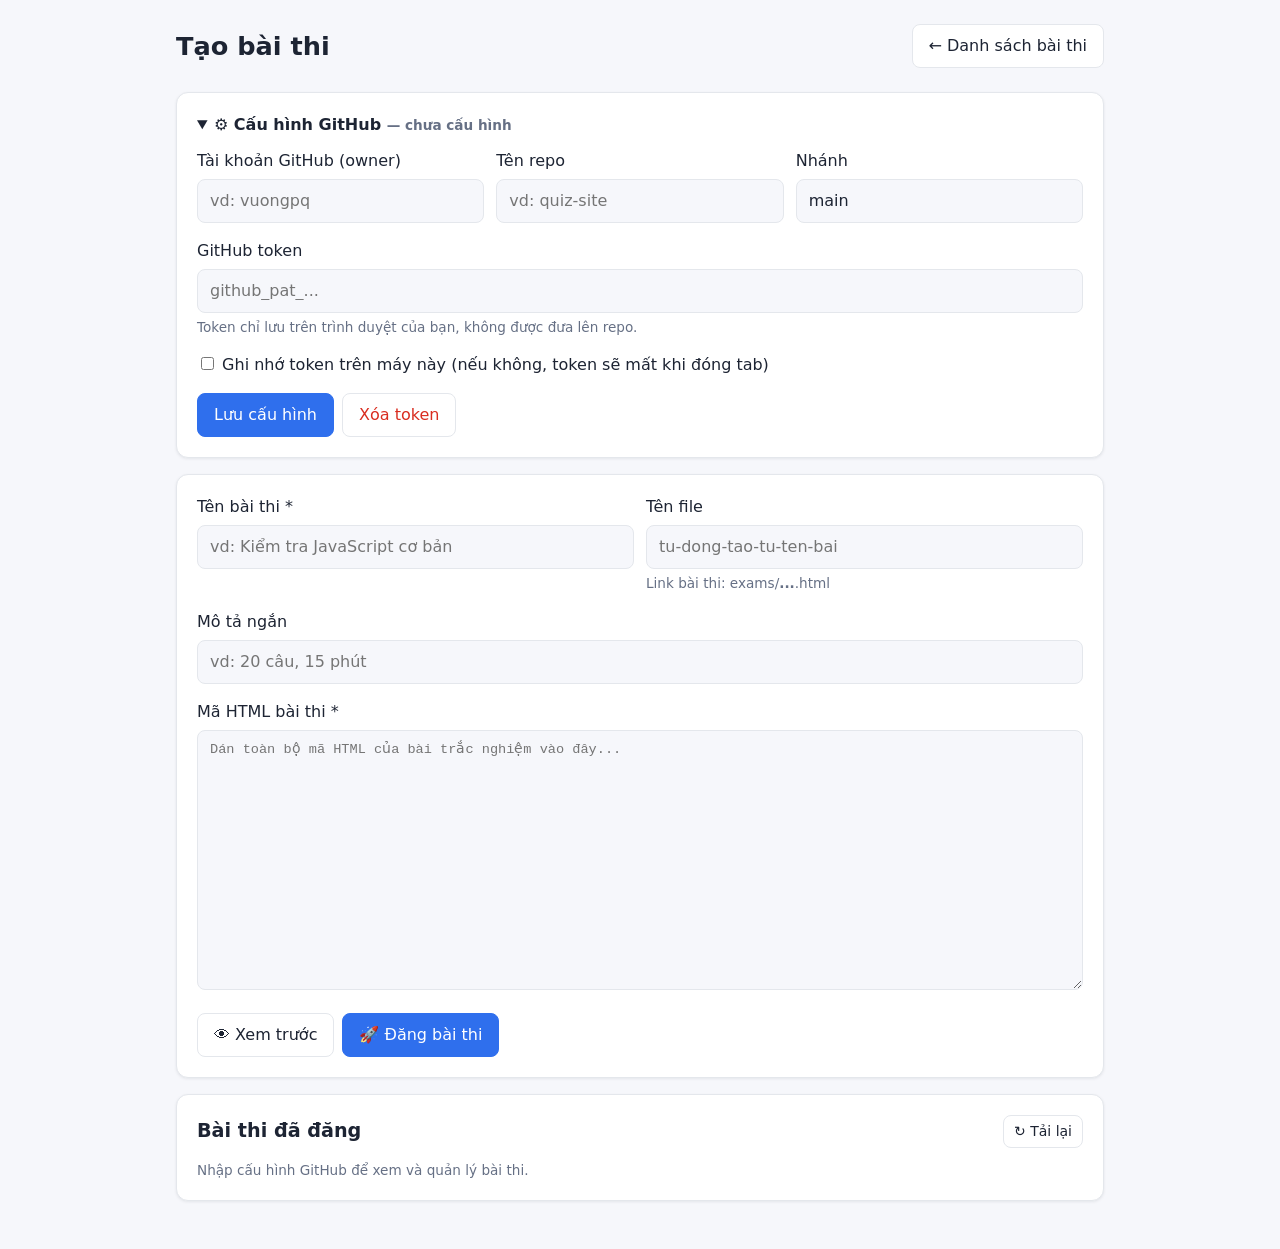
==== create.html @ 3f52add7 "Initial quiz site Co-Authored-By: Claude Opus 5.5 <noreply@anthropic.com>" ====
<!doctype html>
<html lang="vi">
<head>
  <meta charset="utf-8">
  <meta name="viewport" content="width=device-width, initial-scale=1">
  <title>Tạo bài thi</title>
  <link rel="stylesheet" href="style.css">
</head>
<body>
  <div class="container stack">
    <header class="top">
      <h1>Tạo bài thi</h1>
      <a class="btn" href="index.html">← Danh sách bài thi</a>
    </header>

    <!-- Cấu hình GitHub -->
    <details class="card" id="settingsBox">
      <summary>⚙️ Cấu hình GitHub <span id="settingsState" class="hint"></span></summary>
      <div class="stack">
        <div class="row">
          <div>
            <label for="owner">Tài khoản GitHub (owner)</label>
            <input id="owner" type="text" placeholder="vd: vuongpq">
          </div>
          <div>
            <label for="repo">Tên repo</label>
            <input id="repo" type="text" placeholder="vd: quiz-site">
          </div>
          <div>
            <label for="branch">Nhánh</label>
            <input id="branch" type="text" value="main">
          </div>
        </div>
        <div>
          <label for="token">GitHub token</label>
          <input id="token" type="password" placeholder="github_pat_...">
          <div class="hint">Token chỉ lưu trên trình duyệt của bạn, không được đưa lên repo.</div>
        </div>
        <label style="font-weight:400"><input id="remember" type="checkbox"> Ghi nhớ token trên máy này (nếu không, token sẽ mất khi đóng tab)</label>
        <div class="actions">
          <button class="btn primary" id="saveSettings">Lưu cấu hình</button>
          <button class="btn danger" id="clearToken">Xóa token</button>
        </div>
      </div>
    </details>

    <!-- Form tạo bài -->
    <div class="card stack">
      <div class="row">
        <div>
          <label for="title">Tên bài thi *</label>
          <input id="title" type="text" placeholder="vd: Kiểm tra JavaScript cơ bản">
        </div>
        <div>
          <label for="slug">Tên file</label>
          <input id="slug" type="text" placeholder="tu-dong-tao-tu-ten-bai">
          <div class="hint">Link bài thi: exams/<b id="slugPreview">...</b>.html</div>
        </div>
      </div>
      <div>
        <label for="description">Mô tả ngắn</label>
        <input id="description" type="text" placeholder="vd: 20 câu, 15 phút">
      </div>
      <div>
        <label for="html">Mã HTML bài thi *</label>
        <textarea id="html" placeholder="Dán toàn bộ mã HTML của bài trắc nghiệm vào đây..."></textarea>
      </div>
      <div class="actions">
        <button class="btn" id="previewBtn">👁 Xem trước</button>
        <button class="btn primary" id="publishBtn">🚀 Đăng bài thi</button>
      </div>
      <div id="status" class="status"></div>
      <iframe id="preview" class="preview" hidden sandbox="allow-scripts allow-forms allow-modals"></iframe>
    </div>

    <!-- Quản lý bài đã đăng -->
    <div class="card">
      <div class="actions" style="justify-content:space-between;align-items:center">
        <h2 style="margin:0;font-size:1.2rem">Bài thi đã đăng</h2>
        <button class="btn small" id="reloadBtn">↻ Tải lại</button>
      </div>
      <div id="manageList" class="hint" style="margin-top:12px">Nhập cấu hình GitHub để xem và quản lý bài thi.</div>
    </div>
  </div>

  <script>
    const $ = id => document.getElementById(id);
    const MANIFEST = 'exams.json';

    // ---------- Cấu hình ----------
    function loadSettings() {
      const s = JSON.parse(localStorage.getItem('quiz.settings') || '{}');
      // Tự đoán owner/repo khi chạy trên <owner>.github.io/<repo>/
      const m = location.hostname.match(/^([^.]+)\.github\.io$/i);
      if (m) {
        s.owner ||= m[1];
        s.repo ||= location.pathname.split('/').filter(Boolean)[0] || `${m[1]}.github.io`;
      }
      $('owner').value = s.owner || '';
      $('repo').value = s.repo || '';
      $('branch').value = s.branch || 'main';
      const saved = localStorage.getItem('quiz.token');
      $('token').value = saved || sessionStorage.getItem('quiz.token') || '';
      $('remember').checked = !!saved;
      updateSettingsState();
    }

    function cfg() {
      return {
        owner: $('owner').value.trim(),
        repo: $('repo').value.trim(),
        branch: $('branch').value.trim() || 'main',
        token: $('token').value.trim(),
      };
    }

    function updateSettingsState() {
      const c = cfg();
      const ok = c.owner && c.repo && c.token;
      $('settingsState').textContent = ok ? `— ${c.owner}/${c.repo} (${c.branch}) ✓` : '— chưa cấu hình';
      if (!ok) $('settingsBox').open = true;
      return ok;
    }

    $('saveSettings').onclick = () => {
      const c = cfg();
      localStorage.setItem('quiz.settings', JSON.stringify({ owner: c.owner, repo: c.repo, branch: c.branch }));
      localStorage.removeItem('quiz.token');
      sessionStorage.removeItem('quiz.token');
      if (c.token) ($('remember').checked ? localStorage : sessionStorage).setItem('quiz.token', c.token);
      if (updateSettingsState()) {
        $('settingsBox').open = false;
        loadManageList();
      }
      showStatus('Đã lưu cấu hình.', 'ok');
    };

    $('clearToken').onclick = () => {
      localStorage.removeItem('quiz.token');
      sessionStorage.removeItem('quiz.token');
      $('token').value = '';
      updateSettingsState();
      showStatus('Đã xóa token khỏi trình duyệt.', 'info');
    };

    // ---------- GitHub API ----------
    function toBase64(text) {
      const bytes = new TextEncoder().encode(text);
      let bin = '';
      for (let i = 0; i < bytes.length; i += 0x8000) bin += String.fromCharCode(...bytes.subarray(i, i + 0x8000));
      return btoa(bin);
    }
    function fromBase64(b64) {
      const bin = atob(b64.replace(/\n/g, ''));
      return new TextDecoder().decode(Uint8Array.from(bin, c => c.charCodeAt(0)));
    }

    async function gh(path, options = {}) {
      const c = cfg();
      const url = `https://api.github.com/repos/${c.owner}/${c.repo}/contents/${path.split('/').map(encodeURIComponent).join('/')}`;
      const res = await fetch(options.method ? url : `${url}?ref=${encodeURIComponent(c.branch)}`, {
        ...options,
        headers: {
          Authorization: `Bearer ${c.token}`,
          Accept: 'application/vnd.github+json',
          'X-GitHub-Api-Version': '2022-11-28',
          ...(options.body ? { 'Content-Type': 'application/json' } : {}),
        },
      });
      if (res.status === 404 && !options.method) return null;
      if (!res.ok) {
        const err = await res.json().catch(() => ({}));
        const hints = { 401: 'Token sai hoặc đã hết hạn.', 403: 'Token không có quyền ghi (Contents: Read and write).', 404: 'Không tìm thấy repo/nhánh.', 409: 'Xung đột dữ liệu, hãy thử lại.', 422: 'Dữ liệu không hợp lệ.' };
        throw new Error(`${hints[res.status] || 'Lỗi GitHub'} (${res.status}${err.message ? ': ' + err.message : ''})`);
      }
      return res.json();
    }

    async function getFile(path) {
      const f = await gh(path);
      return f ? { sha: f.sha, text: fromBase64(f.content || '') } : null;
    }

    function putFile(path, text, message, sha) {
      return gh(path, { method: 'PUT', body: JSON.stringify({ message, content: toBase64(text), branch: cfg().branch, ...(sha ? { sha } : {}) }) });
    }

    function deleteFile(path, sha, message) {
      return gh(path, { method: 'DELETE', body: JSON.stringify({ message, sha, branch: cfg().branch }) });
    }

    async function getManifest() {
      const f = await getFile(MANIFEST);
      let list = [];
      try { list = f ? JSON.parse(f.text) : []; } catch { list = []; }
      return { sha: f?.sha, list: Array.isArray(list) ? list : [] };
    }

    // ---------- Tiện ích ----------
    function slugify(s) {
      return s.normalize('NFD').replace(/[̀-ͯ]/g, '').replace(/đ/gi, 'd')
        .toLowerCase().replace(/[^a-z0-9]+/g, '-').replace(/^-+|-+$/g, '').slice(0, 60);
    }

    function wrapHtml(html, title) {
      // Nếu chỉ dán một đoạn HTML (không có <html>), bọc lại thành trang hoàn chỉnh
      if (/<html[\s>]/i.test(html)) return html;
      return `<!doctype html>\n<html lang="vi">\n<head>\n<meta charset="utf-8">\n<meta name="viewport" content="width=device-width, initial-scale=1">\n<title>${title.replace(/</g, '&lt;')}</title>\n</head>\n<body>\n${html}\n</body>\n</html>\n`;
    }

    function showStatus(msg, type = 'info') {
      const el = $('status');
      el.innerHTML = msg;
      el.className = `status show ${type}`;
    }

    function escapeHtml(s) {
      return String(s ?? '').replace(/[&<>"']/g, c => ({ '&': '&amp;', '<': '&lt;', '>': '&gt;', '"': '&quot;', "'": '&#39;' }[c]));
    }

    let slugTouched = false;
    $('title').addEventListener('input', () => {
      if (!slugTouched) $('slug').value = slugify($('title').value);
      $('slugPreview').textContent = $('slug').value || '...';
    });
    $('slug').addEventListener('input', () => {
      slugTouched = $('slug').value !== '';
      $('slugPreview').textContent = slugify($('slug').value) || '...';
    });

    // ---------- Xem trước ----------
    $('previewBtn').onclick = () => {
      const html = $('html').value.trim();
      if (!html) return showStatus('Bạn chưa dán mã HTML.', 'err');
      $('preview').hidden = false;
      $('preview').srcdoc = wrapHtml(html, $('title').value || 'Xem trước');
      $('preview').scrollIntoView({ behavior: 'smooth', block: 'start' });
    };

    // ---------- Đăng bài ----------
    $('publishBtn').onclick = async () => {
      if (!updateSettingsState()) return showStatus('Hãy nhập cấu hình GitHub trước.', 'err');
      const title = $('title').value.trim();
      const slug = slugify($('slug').value || title);
      const html = $('html').value.trim();
      if (!title) return showStatus('Bạn chưa nhập tên bài thi.', 'err');
      if (!slug) return showStatus('Tên file không hợp lệ.', 'err');
      if (!html) return showStatus('Bạn chưa dán mã HTML.', 'err');

      const btn = $('publishBtn');
      btn.disabled = true;
      try {
        showStatus('Đang kiểm tra...', 'info');
        const path = `exams/${slug}.html`;
        const existing = await getFile(path);
        if (existing && !confirm(`Bài thi "${slug}" đã tồn tại. Ghi đè?`)) return showStatus('Đã hủy.', 'info');

        showStatus('Đang tải bài thi lên GitHub...', 'info');
        await putFile(path, wrapHtml(html, title), `${existing ? 'Cập nhật' : 'Thêm'} bài thi: ${title}`, existing?.sha);

        showStatus('Đang cập nhật danh sách bài thi...', 'info');
        const m = await getManifest();
        const old = m.list.find(e => e.slug === slug);
        const entry = { slug, title, description: $('description').value.trim(), createdAt: old?.createdAt || new Date().toISOString() };
        const list = [entry, ...m.list.filter(e => e.slug !== slug)];
        await putFile(MANIFEST, JSON.stringify(list, null, 2) + '\n', `Cập nhật danh sách: ${title}`, m.sha);

        const link = new URL(path, location.href).href;
        showStatus(`✅ Đăng thành công! Khoảng 1 phút nữa GitHub Pages cập nhật xong.<br>Link bài thi: <a href="${link}" target="_blank" rel="noopener">${escapeHtml(link)}</a>`, 'ok');
        $('title').value = $('slug').value = $('description').value = $('html').value = '';
        $('slugPreview').textContent = '...';
        slugTouched = false;
        $('preview').hidden = true;
        renderManage(list);
      } catch (e) {
        showStatus('❌ ' + escapeHtml(e.message), 'err');
      } finally {
        btn.disabled = false;
      }
    };

    // ---------- Quản lý ----------
    function renderManage(list) {
      const box = $('manageList');
      if (!list.length) { box.textContent = 'Chưa có bài thi nào.'; return; }
      box.className = '';
      box.innerHTML = list.map(e => `
        <div class="manage-item">
          <div>
            <div class="name">${escapeHtml(e.title)}</div>
            <div class="slug">exams/${escapeHtml(e.slug)}.html</div>
          </div>
          <div class="actions">
            <a class="btn small" href="exams/${encodeURIComponent(e.slug)}.html" target="_blank" rel="noopener">Mở</a>
            <button class="btn small" data-edit="${escapeHtml(e.slug)}">Sửa</button>
            <button class="btn small danger" data-del="${escapeHtml(e.slug)}">Xóa</button>
          </div>
        </div>`).join('');
      box.dataset.list = JSON.stringify(list);
    }

    async function loadManageList() {
      if (!updateSettingsState()) return;
      $('manageList').className = 'hint';
      $('manageList').textContent = 'Đang tải...';
      try {
        renderManage((await getManifest()).list);
      } catch (e) {
        $('manageList').textContent = '❌ ' + e.message;
      }
    }

    $('reloadBtn').onclick = loadManageList;

    $('manageList').addEventListener('click', async ev => {
      const editSlug = ev.target.dataset.edit;
      const delSlug = ev.target.dataset.del;
      const list = JSON.parse($('manageList').dataset.list || '[]');

      if (editSlug) {
        const e = list.find(x => x.slug === editSlug);
        try {
          showStatus('Đang tải nội dung bài thi...', 'info');
          const f = await getFile(`exams/${editSlug}.html`);
          $('title').value = e?.title || '';
          $('slug').value = editSlug;
          slugTouched = true;
          $('slugPreview').textContent = editSlug;
          $('description').value = e?.description || '';
          $('html').value = f?.text || '';
          showStatus('Đã nạp bài thi để sửa. Sửa xong bấm “Đăng bài thi” để ghi đè.', 'info');
          window.scrollTo({ top: 0, behavior: 'smooth' });
        } catch (err) {
          showStatus('❌ ' + escapeHtml(err.message), 'err');
        }
      }

      if (delSlug) {
        if (!confirm(`Xóa bài thi "${delSlug}"? Không thể hoàn tác.`)) return;
        ev.target.disabled = true;
        try {
          const f = await getFile(`exams/${delSlug}.html`);
          if (f) await deleteFile(`exams/${delSlug}.html`, f.sha, `Xóa bài thi: ${delSlug}`);
          const m = await getManifest();
          const next = m.list.filter(x => x.slug !== delSlug);
          await putFile(MANIFEST, JSON.stringify(next, null, 2) + '\n', `Xóa khỏi danh sách: ${delSlug}`, m.sha);
          renderManage(next);
          showStatus(`Đã xóa "${escapeHtml(delSlug)}".`, 'ok');
        } catch (err) {
          ev.target.disabled = false;
          showStatus('❌ ' + escapeHtml(err.message), 'err');
        }
      }
    });

    loadSettings();
    loadManageList();
  </script>
</body>
</html>
---- style.css ----
:root {
  --bg: #f6f7fb;
  --card: #ffffff;
  --text: #1d2433;
  --muted: #667085;
  --border: #e4e7ec;
  --primary: #2f6fed;
  --primary-hover: #1f5ad1;
  --danger: #d92d20;
  --success: #12b76a;
  --shadow: 0 1px 3px rgba(16, 24, 40, .08);
}
@media (prefers-color-scheme: dark) {
  :root {
    --bg: #12151c;
    --card: #1b2029;
    --text: #e6e9ef;
    --muted: #98a2b3;
    --border: #2c3340;
    --primary: #5b8cff;
    --primary-hover: #7aa2ff;
    --shadow: none;
  }
}

* { box-sizing: border-box; }
body {
  margin: 0;
  font-family: system-ui, -apple-system, "Segoe UI", Roboto, sans-serif;
  background: var(--bg);
  color: var(--text);
  line-height: 1.5;
}
a { color: var(--primary); }

.container { max-width: 960px; margin: 0 auto; padding: 24px 16px 48px; }

header.top {
  display: flex; align-items: center; justify-content: space-between;
  gap: 12px; flex-wrap: wrap; margin-bottom: 24px;
}
header.top h1 { margin: 0; font-size: 1.6rem; }

.btn {
  display: inline-flex; align-items: center; gap: 6px;
  padding: 9px 16px; border-radius: 8px; border: 1px solid var(--border);
  background: var(--card); color: var(--text); font: inherit; font-weight: 500;
  cursor: pointer; text-decoration: none;
}
.btn:hover { border-color: var(--primary); }
.btn.primary { background: var(--primary); border-color: var(--primary); color: #fff; }
.btn.primary:hover { background: var(--primary-hover); }
.btn.danger { color: var(--danger); }
.btn.danger:hover { border-color: var(--danger); }
.btn.small { padding: 5px 10px; font-size: .875rem; }
.btn:disabled { opacity: .55; cursor: not-allowed; }

.card {
  background: var(--card); border: 1px solid var(--border);
  border-radius: 12px; padding: 20px; box-shadow: var(--shadow);
}
.stack > * + * { margin-top: 16px; }

.search {
  width: 100%; padding: 10px 14px; border-radius: 8px;
  border: 1px solid var(--border); background: var(--card); color: var(--text);
  font: inherit; margin-bottom: 16px;
}

.grid { display: grid; grid-template-columns: repeat(auto-fill, minmax(260px, 1fr)); gap: 16px; }
.exam-card { display: flex; flex-direction: column; gap: 8px; text-decoration: none; color: inherit; }
.exam-card:hover { border-color: var(--primary); }
.exam-card h3 { margin: 0; font-size: 1.1rem; }
.exam-card p { margin: 0; color: var(--muted); font-size: .9rem; }
.exam-card .meta { margin-top: auto; font-size: .8rem; color: var(--muted); }

.empty { text-align: center; color: var(--muted); padding: 48px 16px; }

label { display: block; font-weight: 500; margin-bottom: 6px; }
.hint { font-size: .85rem; color: var(--muted); margin-top: 4px; }
input[type=text], input[type=password], textarea {
  width: 100%; padding: 9px 12px; border-radius: 8px;
  border: 1px solid var(--border); background: var(--bg); color: var(--text); font: inherit;
}
textarea { font-family: ui-monospace, Consolas, monospace; font-size: .85rem; min-height: 260px; resize: vertical; }
.row { display: grid; grid-template-columns: repeat(auto-fit, minmax(200px, 1fr)); gap: 12px; }
.actions { display: flex; gap: 8px; flex-wrap: wrap; }

details summary { cursor: pointer; font-weight: 600; }
details[open] summary { margin-bottom: 12px; }

.preview { width: 100%; height: 520px; border: 1px solid var(--border); border-radius: 8px; background: #fff; }

.status { padding: 10px 14px; border-radius: 8px; font-size: .9rem; display: none; }
.status.show { display: block; }
.status.info { background: rgba(47, 111, 237, .12); }
.status.ok { background: rgba(18, 183, 106, .14); }
.status.err { background: rgba(217, 45, 32, .14); }

.manage-item {
  display: flex; align-items: center; justify-content: space-between; gap: 12px;
  padding: 10px 0; border-bottom: 1px solid var(--border);
}
.manage-item:last-child { border-bottom: 0; }
.manage-item .name { font-weight: 500; }
.manage-item .slug { font-size: .8rem; color: var(--muted); }
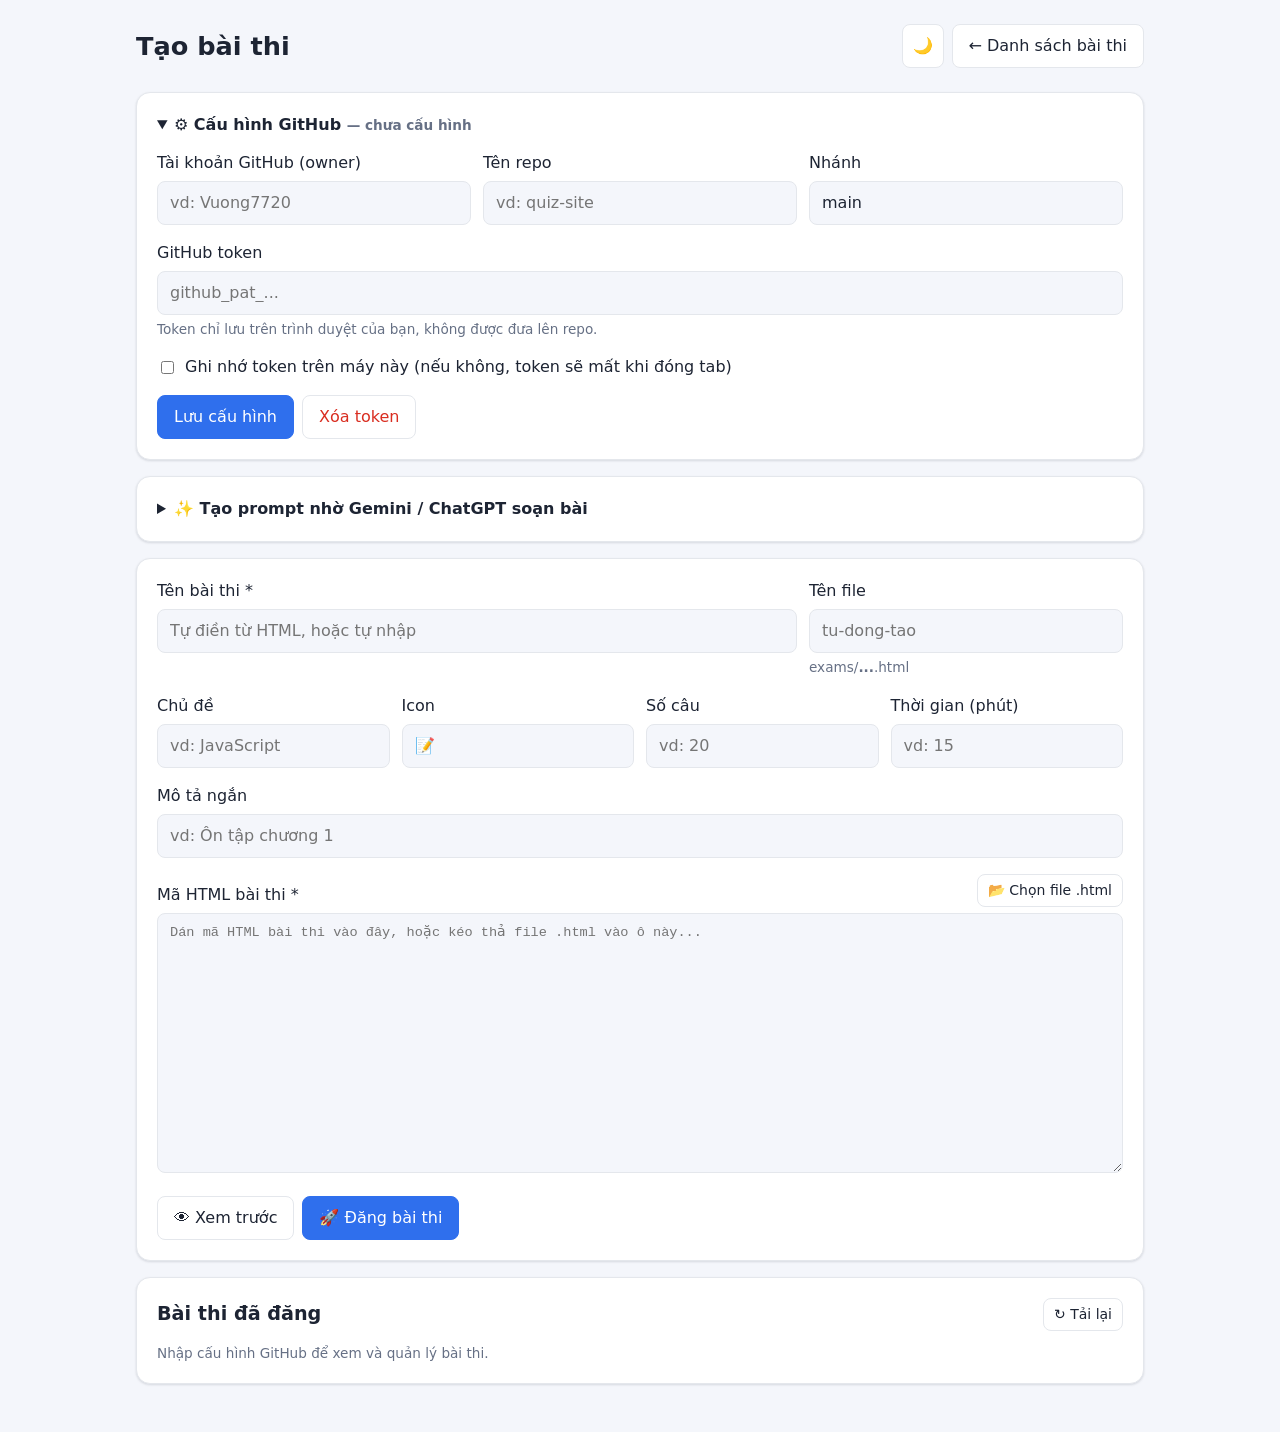
==== commit 518485c9: "Redesign UI: isolated play page, topics, theme toggle, prompt builder - play.html runs each exam in " ====
--- a/create.html
+++ b/create.html
@@ -4,13 +4,19 @@
   <meta charset="utf-8">
   <meta name="viewport" content="width=device-width, initial-scale=1">
   <title>Tạo bài thi</title>
+  <meta name="robots" content="noindex">
+  <link rel="icon" href="favicon.svg" type="image/svg+xml">
   <link rel="stylesheet" href="style.css">
+  <script src="theme.js"></script>
 </head>
 <body>
   <div class="container stack">
     <header class="top">
       <h1>Tạo bài thi</h1>
-      <a class="btn" href="index.html">← Danh sách bài thi</a>
+      <div class="actions">
+        <button class="btn icon" data-theme-toggle></button>
+        <a class="btn" href="index.html">← Danh sách bài thi</a>
+      </div>
     </header>
 
     <!-- Cấu hình GitHub -->
@@ -20,7 +26,7 @@
         <div class="row">
           <div>
             <label for="owner">Tài khoản GitHub (owner)</label>
-            <input id="owner" type="text" placeholder="vd: vuongpq">
+            <input id="owner" type="text" placeholder="vd: Vuong7720">
           </div>
           <div>
             <label for="repo">Tên repo</label>
@@ -36,7 +42,7 @@
           <input id="token" type="password" placeholder="github_pat_...">
           <div class="hint">Token chỉ lưu trên trình duyệt của bạn, không được đưa lên repo.</div>
         </div>
-        <label style="font-weight:400"><input id="remember" type="checkbox"> Ghi nhớ token trên máy này (nếu không, token sẽ mất khi đóng tab)</label>
+        <label class="inline"><input id="remember" type="checkbox"> Ghi nhớ token trên máy này (nếu không, token sẽ mất khi đóng tab)</label>
         <div class="actions">
           <button class="btn primary" id="saveSettings">Lưu cấu hình</button>
           <button class="btn danger" id="clearToken">Xóa token</button>
@@ -44,26 +50,95 @@
       </div>
     </details>
 
+    <!-- Tạo prompt cho Gemini -->
+    <details class="card" id="promptBox">
+      <summary>✨ Tạo prompt nhờ Gemini / ChatGPT soạn bài</summary>
+      <div class="stack">
+        <div class="row">
+          <div>
+            <label for="pSource">Nguồn câu hỏi</label>
+            <select id="pSource">
+              <option value="ai">AI tự soạn câu hỏi</option>
+              <option value="own">Tôi có sẵn câu hỏi</option>
+            </select>
+          </div>
+          <div>
+            <label for="pTopic">Chủ đề</label>
+            <input id="pTopic" type="text" placeholder="vd: JavaScript cơ bản">
+          </div>
+          <div class="ai-only">
+            <label for="pCount">Số câu</label>
+            <input id="pCount" type="number" min="1" max="100" value="20">
+          </div>
+          <div class="ai-only">
+            <label for="pLevel">Độ khó</label>
+            <select id="pLevel">
+              <option>trộn lẫn dễ, trung bình và khó</option>
+              <option>dễ</option>
+              <option>trung bình</option>
+              <option>khó</option>
+            </select>
+          </div>
+          <div>
+            <label for="pMinutes">Thời gian (phút)</label>
+            <input id="pMinutes" type="number" min="0" placeholder="0 = không giới hạn">
+          </div>
+        </div>
+        <textarea id="pOutput" readonly style="min-height:200px"></textarea>
+        <div class="actions">
+          <button class="btn primary" id="copyPrompt">📋 Copy prompt</button>
+          <a class="btn" href="https://gemini.google.com/app" target="_blank" rel="noopener">Mở Gemini ↗</a>
+        </div>
+        <div class="hint">Copy prompt → dán vào Gemini → copy mã HTML Gemini trả về → dán vào ô bên dưới.</div>
+      </div>
+    </details>
+
     <!-- Form tạo bài -->
     <div class="card stack">
       <div class="row">
-        <div>
+        <div class="span-2">
           <label for="title">Tên bài thi *</label>
-          <input id="title" type="text" placeholder="vd: Kiểm tra JavaScript cơ bản">
+          <input id="title" type="text" placeholder="Tự điền từ HTML, hoặc tự nhập">
         </div>
         <div>
           <label for="slug">Tên file</label>
-          <input id="slug" type="text" placeholder="tu-dong-tao-tu-ten-bai">
-          <div class="hint">Link bài thi: exams/<b id="slugPreview">...</b>.html</div>
+          <input id="slug" type="text" placeholder="tu-dong-tao">
+          <div class="hint">exams/<b id="slugPreview">...</b>.html</div>
+        </div>
+      </div>
+      <div class="row">
+        <div>
+          <label for="topic">Chủ đề</label>
+          <input id="topic" type="text" list="topicList" placeholder="vd: JavaScript">
+          <datalist id="topicList"></datalist>
+        </div>
+        <div>
+          <label for="icon">Icon</label>
+          <input id="icon" type="text" maxlength="4" placeholder="📝">
+        </div>
+        <div>
+          <label for="questions">Số câu</label>
+          <input id="questions" type="number" min="1" placeholder="vd: 20">
+        </div>
+        <div>
+          <label for="minutes">Thời gian (phút)</label>
+          <input id="minutes" type="number" min="1" placeholder="vd: 15">
         </div>
       </div>
       <div>
         <label for="description">Mô tả ngắn</label>
-        <input id="description" type="text" placeholder="vd: 20 câu, 15 phút">
+        <input id="description" type="text" placeholder="vd: Ôn tập chương 1">
       </div>
       <div>
-        <label for="html">Mã HTML bài thi *</label>
-        <textarea id="html" placeholder="Dán toàn bộ mã HTML của bài trắc nghiệm vào đây..."></textarea>
+        <div class="actions" style="justify-content:space-between;align-items:end;margin-bottom:6px">
+          <label for="html" style="margin:0">Mã HTML bài thi *</label>
+          <button class="btn small" id="pickFile">📂 Chọn file .html</button>
+          <input id="fileInput" type="file" accept=".html,.htm,text/html" hidden>
+        </div>
+        <div class="dropzone" id="dropzone">
+          <textarea id="html" placeholder="Dán mã HTML bài thi vào đây, hoặc kéo thả file .html vào ô này..."></textarea>
+          <div class="drop-label">📥 Thả file vào đây</div>
+        </div>
       </div>
       <div class="actions">
         <button class="btn" id="previewBtn">👁 Xem trước</button>
@@ -86,6 +161,13 @@
   <script>
     const $ = id => document.getElementById(id);
     const MANIFEST = 'exams.json';
+    // Đoạn script chèn vào mỗi bài thi: nếu ai mở thẳng file bài thi thì chuyển sang play.html (khung cô lập)
+    // (ghép chuỗi để trình duyệt không hiểu nhầm "<!--" / "<script" bên trong thẻ script này)
+    const LT = '<';
+    const GUARD_START = LT + '!--quiz-guard-->';
+    const GUARD_END = LT + '!--/quiz-guard-->';
+    const GUARD = GUARD_START + LT + 'script>if(window.top===window.self)location.replace(\'../play.html?e=\'+encodeURIComponent(location.pathname.split(\'/\').pop().replace(/\\.html$/,\'\')))' + LT + '/script>' + GUARD_END;
+    const GUARD_RE = new RegExp(GUARD_START + '[\\s\\S]*?' + GUARD_END + '\\n?', 'g');
 
     // ---------- Cấu hình ----------
     function loadSettings() {
@@ -160,6 +242,7 @@
       const url = `https://api.github.com/repos/${c.owner}/${c.repo}/contents/${path.split('/').map(encodeURIComponent).join('/')}`;
       const res = await fetch(options.method ? url : `${url}?ref=${encodeURIComponent(c.branch)}`, {
         ...options,
+        cache: 'no-store',
         headers: {
           Authorization: `Bearer ${c.token}`,
           Accept: 'application/vnd.github+json',
@@ -208,6 +291,17 @@
       return `<!doctype html>\n<html lang="vi">\n<head>\n<meta charset="utf-8">\n<meta name="viewport" content="width=device-width, initial-scale=1">\n<title>${title.replace(/</g, '&lt;')}</title>\n</head>\n<body>\n${html}\n</body>\n</html>\n`;
     }
 
+    function stripGuard(html) {
+      return html.replace(GUARD_RE, '');
+    }
+
+    function addGuard(html) {
+      html = stripGuard(html);
+      if (/<head[^>]*>/i.test(html)) return html.replace(/<head[^>]*>/i, m => `${m}${GUARD}\n`);
+      if (/<html[^>]*>/i.test(html)) return html.replace(/<html[^>]*>/i, m => `${m}${GUARD}\n`);
+      return `${GUARD}\n${html}`;
+    }
+
     function showStatus(msg, type = 'info') {
       const el = $('status');
       el.innerHTML = msg;
@@ -218,26 +312,136 @@
       return String(s ?? '').replace(/[&<>"']/g, c => ({ '&': '&amp;', '<': '&lt;', '>': '&gt;', '"': '&quot;', "'": '&#39;' }[c]));
     }
 
+    function posInt(v) {
+      const n = parseInt(v, 10);
+      return n > 0 ? n : undefined;
+    }
+
+    // ---------- Tên bài & tên file ----------
     let slugTouched = false;
+    let titleTouched = false;
+
+    function setTitle(t) {
+      $('title').value = t;
+      if (!slugTouched) $('slug').value = slugify(t);
+      $('slugPreview').textContent = slugify($('slug').value) || '...';
+    }
     $('title').addEventListener('input', () => {
-      if (!slugTouched) $('slug').value = slugify($('title').value);
-      $('slugPreview').textContent = $('slug').value || '...';
+      titleTouched = $('title').value !== '';
+      setTitle($('title').value);
     });
     $('slug').addEventListener('input', () => {
       slugTouched = $('slug').value !== '';
       $('slugPreview').textContent = slugify($('slug').value) || '...';
     });
 
+    // Tự lấy tên bài từ <title> hoặc <h1> của HTML vừa dán (DOMParser không chạy script)
+    function autoTitle() {
+      if (titleTouched) return;
+      const doc = new DOMParser().parseFromString($('html').value, 'text/html');
+      const t = (doc.querySelector('title')?.textContent || doc.querySelector('h1')?.textContent || '').replace(/\s+/g, ' ').trim();
+      if (t) setTitle(t);
+    }
+    $('html').addEventListener('input', autoTitle);
+
+    // ---------- Chọn file / kéo thả ----------
+    async function loadFile(file) {
+      if (!file) return;
+      if (!/\.html?$/i.test(file.name) && file.type !== 'text/html') return showStatus('Chỉ nhận file .html', 'err');
+      $('html').value = await file.text();
+      autoTitle();
+      if (!$('title').value) setTitle(file.name.replace(/\.html?$/i, ''));
+      showStatus(`Đã nạp file <b>${escapeHtml(file.name)}</b>.`, 'ok');
+    }
+    $('pickFile').onclick = () => $('fileInput').click();
+    $('fileInput').onchange = e => { loadFile(e.target.files[0]); e.target.value = ''; };
+
+    const dz = $('dropzone');
+    ['dragenter', 'dragover'].forEach(t => dz.addEventListener(t, e => { e.preventDefault(); dz.classList.add('drag'); }));
+    ['dragleave', 'drop'].forEach(t => dz.addEventListener(t, e => { e.preventDefault(); dz.classList.remove('drag'); }));
+    dz.addEventListener('drop', e => loadFile(e.dataTransfer.files[0]));
+
+    // ---------- Prompt cho Gemini ----------
+    function buildPrompt() {
+      const own = $('pSource').value === 'own';
+      const topic = $('pTopic').value.trim() || '[chủ đề]';
+      const minutes = posInt($('pMinutes').value);
+      const time = minutes ? `${minutes} phút` : 'không giới hạn';
+      const content = own
+        ? `NỘI DUNG:
+- Chủ đề: ${topic}
+- Thời gian làm bài: ${time}
+- Dưới đây là danh sách câu hỏi của tôi. Giữ nguyên nội dung câu hỏi và đáp án, không tự thêm hay bớt câu nào. Đáp án đúng được đánh dấu [*]. Nếu câu nào không có giải thích thì tự viết giải thích ngắn.
+
+[DÁN CÂU HỎI VÀO ĐÂY]`
+        : `NỘI DUNG:
+- Chủ đề: ${topic}
+- Số câu: ${posInt($('pCount').value) || 20}
+- Độ khó: ${$('pLevel').value}
+- Mỗi câu có 4 đáp án, chỉ 1 đáp án đúng, kèm 1 câu giải thích ngắn.
+- Thời gian làm bài: ${time}`;
+
+      return `Hãy tạo cho tôi một bài thi trắc nghiệm dưới dạng MỘT file HTML duy nhất.
+
+YÊU CẦU KỸ THUẬT:
+- Chỉ dùng HTML, CSS, JavaScript thuần, viết hết trong 1 file (CSS trong <style>, JS trong <script>).
+- Không dùng thư viện ngoài, không gọi API, không fetch dữ liệu từ bên ngoài.
+- Không đọc/ghi localStorage, sessionStorage hay cookie.
+- Không dùng location.reload() hay chuyển trang; nút "Làm lại" phải reset bằng JavaScript.
+- Không cần thêm link quay lại hay header website (trang của tôi đã có sẵn).
+- Đặt tên bài thi trong thẻ <title> và một thẻ <h1>.
+- Toàn bộ câu hỏi để trong một mảng JavaScript ở đầu thẻ <script> để tôi dễ sửa.
+- Giao diện tiếng Việt, hiện đại, gọn gàng, hiển thị tốt trên cả điện thoại.
+- Chỉ trả về mã HTML hoàn chỉnh trong một khối code, không giải thích thêm. Trả về đầy đủ, không viết tắt hay bỏ bớt câu nào.
+
+CHỨC NĂNG:
+- Hiển thị tên bài thi, số câu, thời gian.
+- Có đồng hồ đếm ngược (nếu có giới hạn thời gian), hết giờ tự nộp bài.
+- Có nút "Nộp bài"; nếu còn câu chưa làm thì hỏi xác nhận.
+- Sau khi nộp: hiện điểm (số câu đúng / tổng và điểm hệ 10), tô xanh đáp án đúng, tô đỏ đáp án sai đã chọn, hiện giải thích từng câu.
+- Có nút "Làm lại", khi làm lại thì xáo trộn thứ tự câu hỏi và đáp án.
+
+${content}`;
+    }
+
+    function updatePrompt() {
+      document.querySelectorAll('.ai-only').forEach(el => el.hidden = $('pSource').value === 'own');
+      $('pOutput').value = buildPrompt();
+    }
+    ['pSource', 'pTopic', 'pCount', 'pLevel', 'pMinutes'].forEach(id => $(id).addEventListener('input', updatePrompt));
+
+    $('copyPrompt').onclick = async () => {
+      try {
+        await navigator.clipboard.writeText($('pOutput').value);
+      } catch {
+        $('pOutput').select();
+        document.execCommand('copy');
+      }
+      // Điền sẵn thông tin vào form tạo bài
+      if (!$('topic').value && $('pTopic').value.trim()) $('topic').value = $('pTopic').value.trim();
+      if (!$('minutes').value && posInt($('pMinutes').value)) $('minutes').value = posInt($('pMinutes').value);
+      if (!$('questions').value && $('pSource').value === 'ai') $('questions').value = posInt($('pCount').value) || '';
+      $('copyPrompt').textContent = '✅ Đã copy';
+      setTimeout(() => $('copyPrompt').textContent = '📋 Copy prompt', 1500);
+    };
+
     // ---------- Xem trước ----------
     $('previewBtn').onclick = () => {
       const html = $('html').value.trim();
       if (!html) return showStatus('Bạn chưa dán mã HTML.', 'err');
       $('preview').hidden = false;
-      $('preview').srcdoc = wrapHtml(html, $('title').value || 'Xem trước');
+      $('preview').srcdoc = wrapHtml(stripGuard(html), $('title').value || 'Xem trước');
       $('preview').scrollIntoView({ behavior: 'smooth', block: 'start' });
     };
 
     // ---------- Đăng bài ----------
+    function resetForm() {
+      ['title', 'slug', 'description', 'topic', 'icon', 'questions', 'minutes', 'html'].forEach(id => $(id).value = '');
+      $('slugPreview').textContent = '...';
+      slugTouched = titleTouched = false;
+      $('preview').hidden = true;
+    }
+
     $('publishBtn').onclick = async () => {
       if (!updateSettingsState()) return showStatus('Hãy nhập cấu hình GitHub trước.', 'err');
       const title = $('title').value.trim();
@@ -256,21 +460,28 @@
         if (existing && !confirm(`Bài thi "${slug}" đã tồn tại. Ghi đè?`)) return showStatus('Đã hủy.', 'info');
 
         showStatus('Đang tải bài thi lên GitHub...', 'info');
-        await putFile(path, wrapHtml(html, title), `${existing ? 'Cập nhật' : 'Thêm'} bài thi: ${title}`, existing?.sha);
+        await putFile(path, addGuard(wrapHtml(html, title)), `${existing ? 'Cập nhật' : 'Thêm'} bài thi: ${title}`, existing?.sha);
 
         showStatus('Đang cập nhật danh sách bài thi...', 'info');
         const m = await getManifest();
         const old = m.list.find(e => e.slug === slug);
-        const entry = { slug, title, description: $('description').value.trim(), createdAt: old?.createdAt || new Date().toISOString() };
+        const entry = {
+          slug,
+          title,
+          description: $('description').value.trim() || undefined,
+          topic: $('topic').value.trim() || undefined,
+          icon: $('icon').value.trim() || undefined,
+          questions: posInt($('questions').value),
+          minutes: posInt($('minutes').value),
+          createdAt: old?.createdAt || new Date().toISOString(),
+          updatedAt: old ? new Date().toISOString() : undefined,
+        };
         const list = [entry, ...m.list.filter(e => e.slug !== slug)];
         await putFile(MANIFEST, JSON.stringify(list, null, 2) + '\n', `Cập nhật danh sách: ${title}`, m.sha);
 
-        const link = new URL(path, location.href).href;
+        const link = new URL(`play.html?e=${slug}`, location.href).href;
         showStatus(`✅ Đăng thành công! Khoảng 1 phút nữa GitHub Pages cập nhật xong.<br>Link bài thi: <a href="${link}" target="_blank" rel="noopener">${escapeHtml(link)}</a>`, 'ok');
-        $('title').value = $('slug').value = $('description').value = $('html').value = '';
-        $('slugPreview').textContent = '...';
-        slugTouched = false;
-        $('preview').hidden = true;
+        resetForm();
         renderManage(list);
       } catch (e) {
         showStatus('❌ ' + escapeHtml(e.message), 'err');
@@ -280,23 +491,28 @@
     };
 
     // ---------- Quản lý ----------
+    let manageList = [];
+
     function renderManage(list) {
+      manageList = list;
+      const topics = [...new Set(list.map(e => e.topic).filter(Boolean))];
+      $('topicList').innerHTML = topics.map(t => `<option value="${escapeHtml(t)}">`).join('');
+
       const box = $('manageList');
-      if (!list.length) { box.textContent = 'Chưa có bài thi nào.'; return; }
+      if (!list.length) { box.className = 'hint'; box.textContent = 'Chưa có bài thi nào.'; return; }
       box.className = '';
       box.innerHTML = list.map(e => `
         <div class="manage-item">
           <div>
-            <div class="name">${escapeHtml(e.title)}</div>
-            <div class="slug">exams/${escapeHtml(e.slug)}.html</div>
+            <div class="name">${escapeHtml(e.icon || '📝')} ${escapeHtml(e.title)}</div>
+            <div class="slug">exams/${escapeHtml(e.slug)}.html${e.topic ? ' · ' + escapeHtml(e.topic) : ''}</div>
           </div>
           <div class="actions">
-            <a class="btn small" href="exams/${encodeURIComponent(e.slug)}.html" target="_blank" rel="noopener">Mở</a>
+            <a class="btn small" href="play.html?e=${encodeURIComponent(e.slug)}" target="_blank" rel="noopener">Mở</a>
             <button class="btn small" data-edit="${escapeHtml(e.slug)}">Sửa</button>
             <button class="btn small danger" data-del="${escapeHtml(e.slug)}">Xóa</button>
           </div>
         </div>`).join('');
-      box.dataset.list = JSON.stringify(list);
     }
 
     async function loadManageList() {
@@ -315,19 +531,22 @@
     $('manageList').addEventListener('click', async ev => {
       const editSlug = ev.target.dataset.edit;
       const delSlug = ev.target.dataset.del;
-      const list = JSON.parse($('manageList').dataset.list || '[]');
 
       if (editSlug) {
-        const e = list.find(x => x.slug === editSlug);
+        const e = manageList.find(x => x.slug === editSlug) || {};
         try {
           showStatus('Đang tải nội dung bài thi...', 'info');
           const f = await getFile(`exams/${editSlug}.html`);
-          $('title').value = e?.title || '';
+          $('title').value = e.title || '';
           $('slug').value = editSlug;
-          slugTouched = true;
           $('slugPreview').textContent = editSlug;
-          $('description').value = e?.description || '';
-          $('html').value = f?.text || '';
+          slugTouched = titleTouched = true;
+          $('description').value = e.description || '';
+          $('topic').value = e.topic || '';
+          $('icon').value = e.icon || '';
+          $('questions').value = e.questions || '';
+          $('minutes').value = e.minutes || '';
+          $('html').value = stripGuard(f?.text || '');
           showStatus('Đã nạp bài thi để sửa. Sửa xong bấm “Đăng bài thi” để ghi đè.', 'info');
           window.scrollTo({ top: 0, behavior: 'smooth' });
         } catch (err) {
@@ -354,6 +573,7 @@
     });
 
     loadSettings();
+    updatePrompt();
     loadManageList();
   </script>
 </body>
--- a/style.css
+++ b/style.css
@@ -1,26 +1,48 @@
 :root {
-  --bg: #f6f7fb;
+  --bg: #f4f6fb;
   --card: #ffffff;
   --text: #1d2433;
   --muted: #667085;
   --border: #e4e7ec;
+  --chip: #eef1f7;
   --primary: #2f6fed;
   --primary-hover: #1f5ad1;
   --danger: #d92d20;
   --success: #12b76a;
-  --shadow: 0 1px 3px rgba(16, 24, 40, .08);
+  --shadow: 0 1px 2px rgba(16, 24, 40, .05), 0 1px 3px rgba(16, 24, 40, .08);
+  --shadow-hover: 0 8px 24px rgba(16, 24, 40, .12);
+  --hero: linear-gradient(135deg, #2f6fed 0%, #7a5af8 100%);
+  color-scheme: light;
 }
 @media (prefers-color-scheme: dark) {
-  :root {
-    --bg: #12151c;
-    --card: #1b2029;
+  :root:not([data-theme="light"]) {
+    --bg: #11141b;
+    --card: #1a1f29;
     --text: #e6e9ef;
     --muted: #98a2b3;
     --border: #2c3340;
+    --chip: #252b37;
     --primary: #5b8cff;
     --primary-hover: #7aa2ff;
     --shadow: none;
+    --shadow-hover: 0 8px 24px rgba(0, 0, 0, .4);
+    --hero: linear-gradient(135deg, #1f3f8f 0%, #4a2f9c 100%);
+    color-scheme: dark;
   }
+}
+:root[data-theme="dark"] {
+  --bg: #11141b;
+  --card: #1a1f29;
+  --text: #e6e9ef;
+  --muted: #98a2b3;
+  --border: #2c3340;
+  --chip: #252b37;
+  --primary: #5b8cff;
+  --primary-hover: #7aa2ff;
+  --shadow: none;
+  --shadow-hover: 0 8px 24px rgba(0, 0, 0, .4);
+  --hero: linear-gradient(135deg, #1f3f8f 0%, #4a2f9c 100%);
+  color-scheme: dark;
 }
 
 * { box-sizing: border-box; }
@@ -33,7 +55,7 @@
 }
 a { color: var(--primary); }
 
-.container { max-width: 960px; margin: 0 auto; padding: 24px 16px 48px; }
+.container { max-width: 1040px; margin: 0 auto; padding: 24px 16px 48px; }
 
 header.top {
   display: flex; align-items: center; justify-content: space-between;
@@ -41,11 +63,13 @@
 }
 header.top h1 { margin: 0; font-size: 1.6rem; }
 
+/* ---------- Nút ---------- */
 .btn {
-  display: inline-flex; align-items: center; gap: 6px;
+  display: inline-flex; align-items: center; justify-content: center; gap: 6px;
   padding: 9px 16px; border-radius: 8px; border: 1px solid var(--border);
   background: var(--card); color: var(--text); font: inherit; font-weight: 500;
-  cursor: pointer; text-decoration: none;
+  cursor: pointer; text-decoration: none; white-space: nowrap;
+  transition: border-color .15s, background .15s;
 }
 .btn:hover { border-color: var(--primary); }
 .btn.primary { background: var(--primary); border-color: var(--primary); color: #fff; }
@@ -53,54 +77,132 @@
 .btn.danger { color: var(--danger); }
 .btn.danger:hover { border-color: var(--danger); }
 .btn.small { padding: 5px 10px; font-size: .875rem; }
+.btn.icon { padding: 8px 10px; min-width: 40px; }
+.btn.small.icon { padding: 5px 8px; min-width: 34px; }
 .btn:disabled { opacity: .55; cursor: not-allowed; }
+.btn.ghost { background: rgba(255, 255, 255, .16); border-color: rgba(255, 255, 255, .28); color: #fff; }
+.btn.ghost:hover { background: rgba(255, 255, 255, .26); border-color: rgba(255, 255, 255, .5); }
+.btn.white { background: #fff; border-color: #fff; color: #1f3f8f; }
+.btn.white:hover { background: #eef2ff; }
 
 .card {
   background: var(--card); border: 1px solid var(--border);
-  border-radius: 12px; padding: 20px; box-shadow: var(--shadow);
+  border-radius: 14px; padding: 20px; box-shadow: var(--shadow);
 }
 .stack > * + * { margin-top: 16px; }
 
+/* ---------- Trang chủ ---------- */
+.hero {
+  background: var(--hero); color: #fff; border-radius: 18px;
+  padding: 28px 24px; margin-bottom: 24px;
+  display: flex; align-items: center; justify-content: space-between; gap: 16px; flex-wrap: wrap;
+}
+.hero h1 { margin: 0 0 4px; font-size: 1.8rem; }
+.hero p { margin: 0; opacity: .85; }
+.hero .actions { align-items: center; }
+
+.toolbar { display: flex; flex-direction: column; gap: 12px; margin-bottom: 20px; }
 .search {
-  width: 100%; padding: 10px 14px; border-radius: 8px;
-  border: 1px solid var(--border); background: var(--card); color: var(--text);
-  font: inherit; margin-bottom: 16px;
-}
-
-.grid { display: grid; grid-template-columns: repeat(auto-fill, minmax(260px, 1fr)); gap: 16px; }
-.exam-card { display: flex; flex-direction: column; gap: 8px; text-decoration: none; color: inherit; }
-.exam-card:hover { border-color: var(--primary); }
-.exam-card h3 { margin: 0; font-size: 1.1rem; }
+  width: 100%; padding: 11px 14px 11px 40px; border-radius: 10px;
+  border: 1px solid var(--border); background: var(--card) no-repeat 14px center; color: var(--text);
+  background-image: url("data:image/svg+xml,%3Csvg xmlns='http://www.w3.org/2000/svg' width='16' height='16' fill='none' stroke='%23667085' stroke-width='2' stroke-linecap='round'%3E%3Ccircle cx='7' cy='7' r='5'/%3E%3Cpath d='m14 14-3.5-3.5'/%3E%3C/svg%3E");
+  font: inherit;
+}
+.search:focus, input:focus, textarea:focus, select:focus { outline: 2px solid var(--primary); outline-offset: -1px; }
+
+.chips { display: flex; gap: 8px; flex-wrap: wrap; }
+.chip {
+  padding: 5px 12px; border-radius: 999px; border: 1px solid var(--border);
+  background: var(--card); color: var(--text); font: inherit; font-size: .875rem; cursor: pointer;
+}
+.chip:hover { border-color: var(--primary); }
+.chip.active { background: var(--primary); border-color: var(--primary); color: #fff; }
+.chip .count { opacity: .65; margin-left: 4px; }
+
+.grid { display: grid; grid-template-columns: repeat(auto-fill, minmax(270px, 1fr)); gap: 16px; }
+.exam-card {
+  --accent: var(--primary);
+  position: relative; overflow: hidden;
+  display: flex; flex-direction: column; gap: 10px;
+  text-decoration: none; color: inherit;
+  transition: transform .15s, box-shadow .15s, border-color .15s;
+}
+.exam-card::before { content: ""; position: absolute; inset: 0 0 auto 0; height: 4px; background: var(--accent); }
+.exam-card:hover { transform: translateY(-2px); box-shadow: var(--shadow-hover); border-color: var(--accent); }
+.exam-head { display: flex; gap: 12px; align-items: flex-start; }
+.exam-icon {
+  flex: none; width: 46px; height: 46px; border-radius: 12px;
+  display: grid; place-items: center; font-size: 22px;
+  background: color-mix(in srgb, var(--accent) 16%, transparent);
+}
+.exam-card h3 { margin: 0; font-size: 1.05rem; line-height: 1.35; }
 .exam-card p { margin: 0; color: var(--muted); font-size: .9rem; }
-.exam-card .meta { margin-top: auto; font-size: .8rem; color: var(--muted); }
+.badges { display: flex; gap: 6px; flex-wrap: wrap; margin-top: auto; padding-top: 4px; }
+.badge { font-size: .75rem; padding: 2px 9px; border-radius: 999px; background: var(--chip); color: var(--muted); }
+.badge.topic { background: color-mix(in srgb, var(--accent) 16%, transparent); color: var(--text); }
 
 .empty { text-align: center; color: var(--muted); padding: 48px 16px; }
-
+.empty .big { font-size: 2.5rem; display: block; margin-bottom: 8px; }
+
+/* ---------- Form ---------- */
 label { display: block; font-weight: 500; margin-bottom: 6px; }
+label.inline { display: flex; align-items: center; gap: 8px; font-weight: 400; }
 .hint { font-size: .85rem; color: var(--muted); margin-top: 4px; }
-input[type=text], input[type=password], textarea {
+input[type=text], input[type=password], input[type=number], textarea, select {
   width: 100%; padding: 9px 12px; border-radius: 8px;
   border: 1px solid var(--border); background: var(--bg); color: var(--text); font: inherit;
 }
 textarea { font-family: ui-monospace, Consolas, monospace; font-size: .85rem; min-height: 260px; resize: vertical; }
-.row { display: grid; grid-template-columns: repeat(auto-fit, minmax(200px, 1fr)); gap: 12px; }
+.row { display: grid; grid-template-columns: repeat(auto-fit, minmax(180px, 1fr)); gap: 12px; }
 .actions { display: flex; gap: 8px; flex-wrap: wrap; }
+.row > * { min-width: 0; }
+@media (min-width: 601px) { .span-2 { grid-column: span 2; } }
 
 details summary { cursor: pointer; font-weight: 600; }
-details[open] summary { margin-bottom: 12px; }
-
-.preview { width: 100%; height: 520px; border: 1px solid var(--border); border-radius: 8px; background: #fff; }
+details[open] summary { margin-bottom: 14px; }
+
+.dropzone { position: relative; }
+.dropzone.drag textarea { border: 2px dashed var(--primary); background: color-mix(in srgb, var(--primary) 8%, var(--bg)); }
+.dropzone .drop-label {
+  position: absolute; inset: 0; display: none; place-items: center; pointer-events: none;
+  font-weight: 600; color: var(--primary);
+}
+.dropzone.drag .drop-label { display: grid; }
+
+.preview { width: 100%; height: 560px; border: 1px solid var(--border); border-radius: 8px; background: #fff; }
 
 .status { padding: 10px 14px; border-radius: 8px; font-size: .9rem; display: none; }
 .status.show { display: block; }
-.status.info { background: rgba(47, 111, 237, .12); }
-.status.ok { background: rgba(18, 183, 106, .14); }
-.status.err { background: rgba(217, 45, 32, .14); }
+.status.info { background: color-mix(in srgb, var(--primary) 14%, transparent); }
+.status.ok { background: color-mix(in srgb, var(--success) 16%, transparent); }
+.status.err { background: color-mix(in srgb, var(--danger) 16%, transparent); }
 
 .manage-item {
-  display: flex; align-items: center; justify-content: space-between; gap: 12px;
+  display: flex; align-items: center; justify-content: space-between; gap: 12px; flex-wrap: wrap;
   padding: 10px 0; border-bottom: 1px solid var(--border);
 }
 .manage-item:last-child { border-bottom: 0; }
 .manage-item .name { font-weight: 500; }
 .manage-item .slug { font-size: .8rem; color: var(--muted); }
+
+/* ---------- Trang làm bài ---------- */
+body.play { height: 100vh; height: 100dvh; display: flex; flex-direction: column; overflow: hidden; }
+.playbar {
+  flex: none; display: flex; align-items: center; gap: 10px;
+  padding: 8px 12px; background: var(--card); border-bottom: 1px solid var(--border);
+}
+.playbar .play-title { flex: 1; min-width: 0; font-weight: 600; white-space: nowrap; overflow: hidden; text-overflow: ellipsis; }
+.playbar .actions { flex-wrap: nowrap; }
+.play-frame { flex: 1; width: 100%; border: 0; background: #fff; }
+.toast {
+  position: fixed; left: 50%; bottom: 24px; transform: translateX(-50%) translateY(20px);
+  background: #1d2433; color: #fff; padding: 10px 16px; border-radius: 8px; font-size: .9rem;
+  opacity: 0; transition: opacity .2s, transform .2s; pointer-events: none; z-index: 10;
+}
+.toast.show { opacity: 1; transform: translateX(-50%) translateY(0); }
+
+@media (max-width: 600px) {
+  .hero { padding: 22px 18px; }
+  .hero h1 { font-size: 1.45rem; }
+  .playbar .lbl { display: none; }
+}
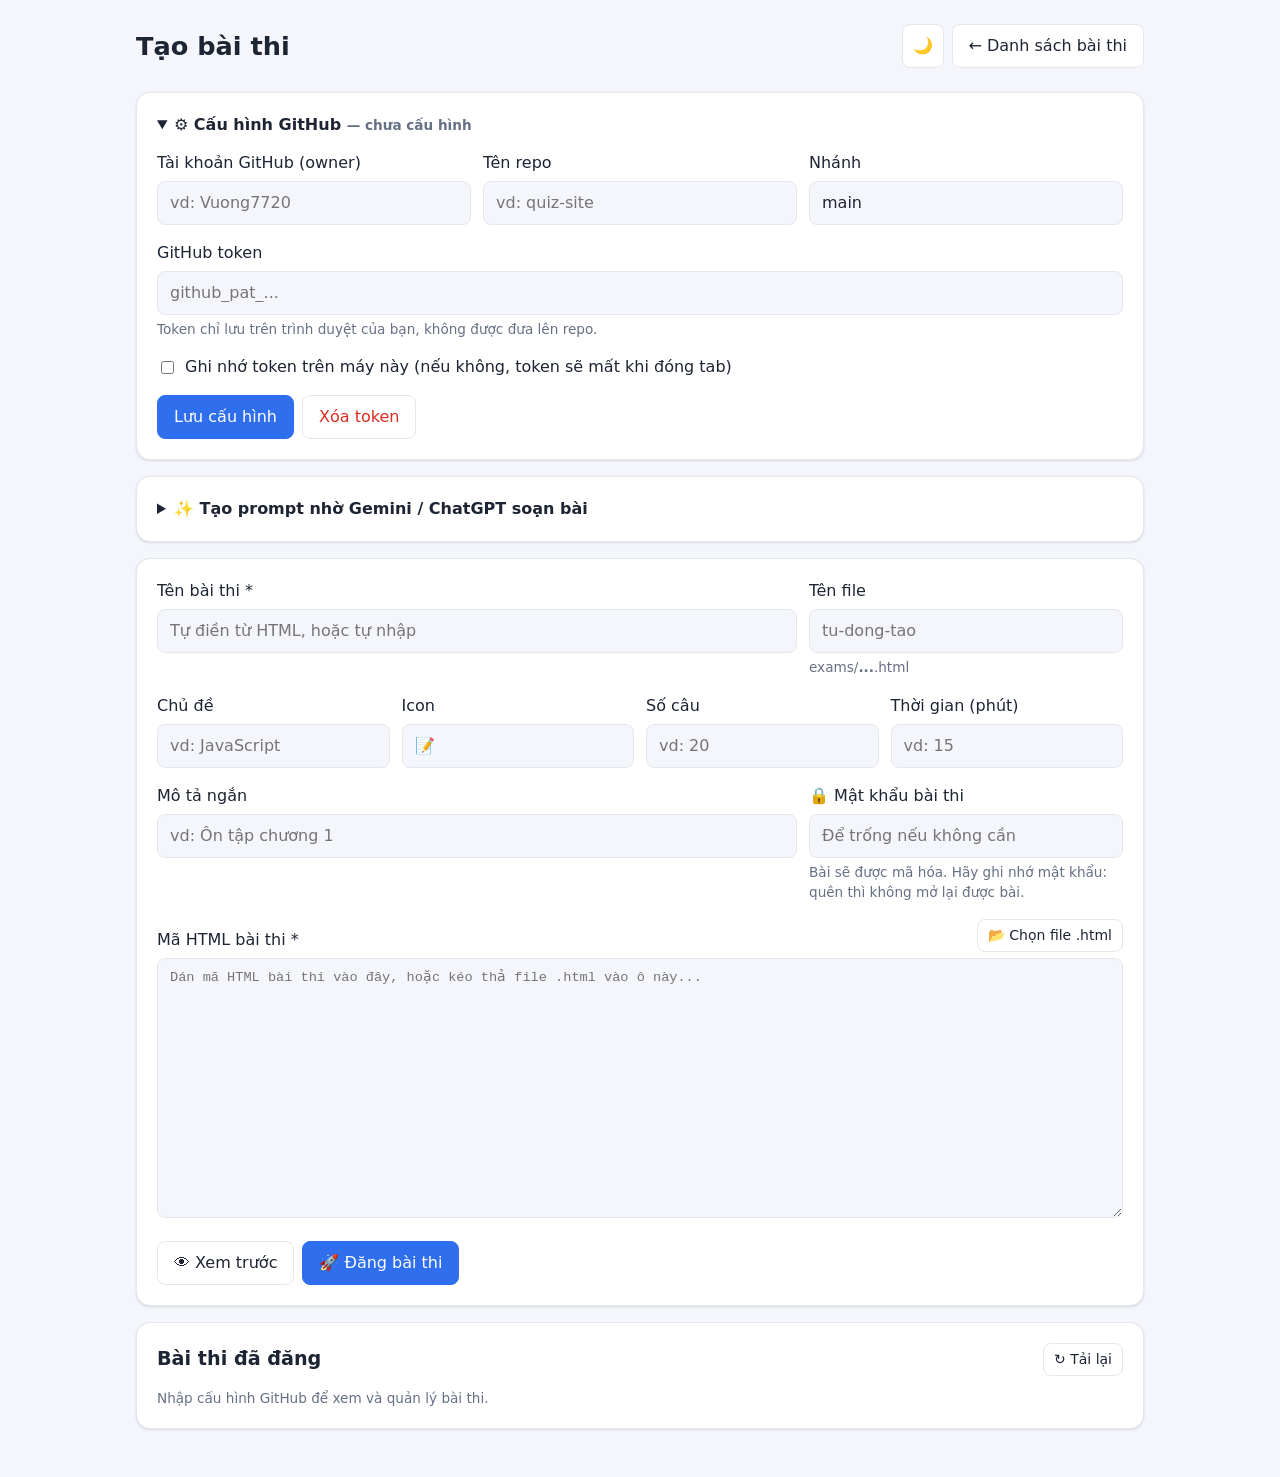
==== commit b7db6f21: "Add per-exam password protection (AES-GCM, client-side) - Exams with a password are stored encrypted" ====
--- a/create.html
+++ b/create.html
@@ -8,6 +8,7 @@
   <link rel="icon" href="favicon.svg" type="image/svg+xml">
   <link rel="stylesheet" href="style.css">
   <script src="theme.js"></script>
+  <script src="crypto.js"></script>
 </head>
 <body>
   <div class="container stack">
@@ -83,6 +84,27 @@
             <label for="pMinutes">Thời gian (phút)</label>
             <input id="pMinutes" type="number" min="0" placeholder="0 = không giới hạn">
           </div>
+          <div>
+            <label for="pMode">Kiểu làm bài</label>
+            <select id="pMode">
+              <option value="one">Từng câu một (như thi thật)</option>
+              <option value="all">Tất cả câu trên một trang</option>
+            </select>
+          </div>
+          <div>
+            <label for="pColor">Màu chủ đạo</label>
+            <select id="pColor">
+              <option value="xanh dương chuyên nghiệp (#2563eb), nền xám rất nhạt">Xanh dương</option>
+              <option value="xanh lục bảo (#059669), nền xám rất nhạt">Xanh lục</option>
+              <option value="tím (#7c3aed), nền xám rất nhạt">Tím</option>
+              <option value="cam đất (#ea580c), nền kem nhạt">Cam</option>
+              <option value="xanh navy đậm (#1e3a8a) kết hợp vàng (#f59e0b) làm điểm nhấn, phong cách trang trọng như đề thi chính thức">Navy &amp; vàng (trang trọng)</option>
+            </select>
+          </div>
+          <div>
+            <label for="pPass">Điểm đạt (hệ 10)</label>
+            <input id="pPass" type="number" min="0" max="10" step="0.5" value="5">
+          </div>
         </div>
         <textarea id="pOutput" readonly style="min-height:200px"></textarea>
         <div class="actions">
@@ -125,9 +147,16 @@
           <input id="minutes" type="number" min="1" placeholder="vd: 15">
         </div>
       </div>
-      <div>
-        <label for="description">Mô tả ngắn</label>
-        <input id="description" type="text" placeholder="vd: Ôn tập chương 1">
+      <div class="row">
+        <div class="span-2">
+          <label for="description">Mô tả ngắn</label>
+          <input id="description" type="text" placeholder="vd: Ôn tập chương 1">
+        </div>
+        <div>
+          <label for="password">🔒 Mật khẩu bài thi</label>
+          <input id="password" type="text" autocomplete="off" placeholder="Để trống nếu không cần">
+          <div class="hint">Bài sẽ được mã hóa. Hãy ghi nhớ mật khẩu: quên thì không mở lại được bài.</div>
+        </div>
       </div>
       <div>
         <div class="actions" style="justify-content:space-between;align-items:end;margin-bottom:6px">
@@ -302,6 +331,24 @@
       return `${GUARD}\n${html}`;
     }
 
+    // File bài thi có mật khẩu: trang vỏ chứa dữ liệu đã mã hóa, play.html sẽ giải mã khi nhập đúng mật khẩu
+    function lockedStub(title, payload) {
+      const json = JSON.stringify(payload).replace(/</g, '\\u003c');
+      return `${LT}!doctype html>
+${LT}html lang="vi">
+${LT}head>
+${LT}meta charset="utf-8">
+${LT}meta name="viewport" content="width=device-width, initial-scale=1">
+${LT}title>🔒 ${title.replace(/</g, '&lt;')}${LT}/title>
+${LT}/head>
+${LT}body style="font-family:system-ui,sans-serif;text-align:center;padding:48px 16px">
+${LT}p>🔒 Bài thi này được bảo vệ bằng mật khẩu.${LT}/p>
+${LT}script type="application/json" id="quiz-locked">${json}${LT}/script>
+${LT}/body>
+${LT}/html>
+`;
+    }
+
     function showStatus(msg, type = 'info') {
       const el = $('status');
       el.innerHTML = msg;
@@ -381,25 +428,49 @@
 - Mỗi câu có 4 đáp án, chỉ 1 đáp án đúng, kèm 1 câu giải thích ngắn.
 - Thời gian làm bài: ${time}`;
 
-      return `Hãy tạo cho tôi một bài thi trắc nghiệm dưới dạng MỘT file HTML duy nhất.
+      const oneByOne = $('pMode').value === 'one';
+      const pass = $('pPass').value || '5';
+      const layout = oneByOne
+        ? `- Hiển thị TỪNG CÂU MỘT trong một thẻ lớn ở giữa, có nút "← Câu trước" / "Câu tiếp →" và hiệu ứng chuyển câu mượt (fade/slide nhẹ).
+- Có BẢNG CÂU HỎI (lưới các ô số 1, 2, 3...) để nhảy nhanh tới câu bất kỳ: ô câu đang làm có viền màu chủ đạo, ô đã trả lời tô màu chủ đạo, ô được đánh dấu có biểu tượng cờ, ô chưa làm màu xám. Trên máy tính bảng này nằm ở cột bên phải (sticky); trên điện thoại thu gọn thành nút "Danh sách câu" mở ra dạng bảng trượt từ dưới lên.
+- Mỗi câu có nút "🚩 Đánh dấu xem lại".
+- Phím tắt: 1–4 hoặc A–D để chọn đáp án, ← → để chuyển câu.`
+        : `- Hiển thị tất cả câu hỏi trên một trang, mỗi câu là một thẻ riêng có số thứ tự nổi bật.
+- Có BẢNG CÂU HỎI (lưới ô số) cố định bên phải trên máy tính để cuộn nhanh tới từng câu; ô đã trả lời tô màu chủ đạo, ô chưa làm màu xám. Trên điện thoại thu gọn thành nút nổi "Danh sách câu".
+- Mỗi câu có nút "🚩 Đánh dấu xem lại".`;
+
+      return `Hãy tạo cho tôi một bài thi trắc nghiệm dưới dạng MỘT file HTML duy nhất, giao diện đẹp và chuyên nghiệp như các nền tảng thi trực tuyến hiện đại (ví dụ: Google Forms Quiz, Coursera, Duolingo). Không làm giao diện đơn điệu kiểu danh sách câu hỏi trơn.
 
 YÊU CẦU KỸ THUẬT:
 - Chỉ dùng HTML, CSS, JavaScript thuần, viết hết trong 1 file (CSS trong <style>, JS trong <script>).
-- Không dùng thư viện ngoài, không gọi API, không fetch dữ liệu từ bên ngoài.
-- Không đọc/ghi localStorage, sessionStorage hay cookie.
-- Không dùng location.reload() hay chuyển trang; nút "Làm lại" phải reset bằng JavaScript.
+- Được phép dùng DUY NHẤT font "Be Vietnam Pro" từ Google Fonts (thẻ <link>). Ngoài ra không dùng thư viện, framework, icon font hay ảnh bên ngoài; icon dùng emoji hoặc SVG viết trực tiếp.
+- Không gọi API, không fetch dữ liệu từ bên ngoài.
+- TUYỆT ĐỐI không đọc/ghi localStorage, sessionStorage hay cookie (trang sẽ bị lỗi nếu dùng).
+- Không dùng alert/confirm của trình duyệt; mọi hộp thoại phải là modal tự thiết kế.
+- Không dùng location.reload() hay chuyển trang; "Làm lại" phải reset bằng JavaScript.
 - Không cần thêm link quay lại hay header website (trang của tôi đã có sẵn).
 - Đặt tên bài thi trong thẻ <title> và một thẻ <h1>.
 - Toàn bộ câu hỏi để trong một mảng JavaScript ở đầu thẻ <script> để tôi dễ sửa.
-- Giao diện tiếng Việt, hiện đại, gọn gàng, hiển thị tốt trên cả điện thoại.
 - Chỉ trả về mã HTML hoàn chỉnh trong một khối code, không giải thích thêm. Trả về đầy đủ, không viết tắt hay bỏ bớt câu nào.
 
-CHỨC NĂNG:
-- Hiển thị tên bài thi, số câu, thời gian.
-- Có đồng hồ đếm ngược (nếu có giới hạn thời gian), hết giờ tự nộp bài.
-- Có nút "Nộp bài"; nếu còn câu chưa làm thì hỏi xác nhận.
-- Sau khi nộp: hiện điểm (số câu đúng / tổng và điểm hệ 10), tô xanh đáp án đúng, tô đỏ đáp án sai đã chọn, hiện giải thích từng câu.
-- Có nút "Làm lại", khi làm lại thì xáo trộn thứ tự câu hỏi và đáp án.
+THIẾT KẾ GIAO DIỆN:
+- Màu chủ đạo: ${$('pColor').value}. Định nghĩa toàn bộ màu bằng biến CSS (:root) và có chế độ tối tự động theo @media (prefers-color-scheme: dark).
+- Phong cách: thẻ (card) bo góc 16px, đổ bóng mềm, khoảng trắng rộng rãi, chữ dễ đọc (cỡ chữ câu hỏi ~18px, đáp án ~16px), phân cấp chữ rõ ràng.
+- Đáp án là các ô lớn bấm được cả ô, có nhãn tròn A/B/C/D bên trái; hover đổi nền nhẹ; đáp án đang chọn có viền và nền màu chủ đạo nhạt, nhãn tròn tô đậm.
+- Hiệu ứng chuyển động nhẹ nhàng (transition 150–250ms), không lòe loẹt.
+- Hiển thị đẹp trên điện thoại (từ 360px), máy tính bảng và máy tính; nút bấm đủ lớn để chạm.
+
+BỐ CỤC & CHỨC NĂNG:
+1. MÀN HÌNH BẮT ĐẦU: thẻ lớn ở giữa gồm icon chủ đề, tên bài thi, mô tả ngắn, 3 ô thông tin (📝 số câu · ⏱ thời gian · 🎯 điểm đạt ${pass}/10), vài dòng hướng dẫn, và nút "Bắt đầu làm bài" nổi bật.
+2. MÀN HÌNH LÀM BÀI:
+- Thanh trên cùng cố định (sticky) gồm: tên bài thi rút gọn, thanh tiến độ "Đã làm X/Y câu", và đồng hồ đếm ngược dạng viên thuốc (pill) — chuyển màu cam khi còn dưới 5 phút, màu đỏ và nhấp nháy nhẹ khi còn dưới 1 phút. Hết giờ thì tự nộp bài.
+${layout}
+- Nút "Nộp bài" luôn dễ thấy; khi bấm thì mở modal xác nhận cho biết số câu chưa làm và số câu đã đánh dấu.
+3. MÀN HÌNH KẾT QUẢ:
+- Vòng tròn điểm lớn (vẽ bằng SVG, có hiệu ứng chạy số) hiển thị điểm hệ 10, kèm nhãn "ĐẠT" (xanh) hoặc "CHƯA ĐẠT" (đỏ) theo điểm đạt ${pass}/10 và một câu nhận xét động viên theo mức điểm.
+- 4 ô thống kê: ✅ số câu đúng · ❌ số câu sai · ⏭ bỏ trống · ⏱ thời gian đã làm.
+- Phần xem lại đáp án có bộ lọc dạng tab: Tất cả / Sai / Bỏ trống. Mỗi câu hiện đáp án đã chọn, đáp án đúng (tô xanh), đáp án sai đã chọn (tô đỏ) và ô giải thích có nền nhạt.
+- Nút "Làm lại" (xáo trộn thứ tự câu hỏi và đáp án) và nút "Xem lại từ đầu".
 
 ${content}`;
     }
@@ -408,7 +479,10 @@
       document.querySelectorAll('.ai-only').forEach(el => el.hidden = $('pSource').value === 'own');
       $('pOutput').value = buildPrompt();
     }
-    ['pSource', 'pTopic', 'pCount', 'pLevel', 'pMinutes'].forEach(id => $(id).addEventListener('input', updatePrompt));
+    ['pSource', 'pTopic', 'pCount', 'pLevel', 'pMinutes', 'pMode', 'pColor', 'pPass'].forEach(id => {
+      $(id).addEventListener('input', updatePrompt);
+      $(id).addEventListener('change', updatePrompt);
+    });
 
     $('copyPrompt').onclick = async () => {
       try {
@@ -436,7 +510,7 @@
 
     // ---------- Đăng bài ----------
     function resetForm() {
-      ['title', 'slug', 'description', 'topic', 'icon', 'questions', 'minutes', 'html'].forEach(id => $(id).value = '');
+      ['title', 'slug', 'description', 'topic', 'icon', 'questions', 'minutes', 'password', 'html'].forEach(id => $(id).value = '');
       $('slugPreview').textContent = '...';
       slugTouched = titleTouched = false;
       $('preview').hidden = true;
@@ -460,7 +534,11 @@
         if (existing && !confirm(`Bài thi "${slug}" đã tồn tại. Ghi đè?`)) return showStatus('Đã hủy.', 'info');
 
         showStatus('Đang tải bài thi lên GitHub...', 'info');
-        await putFile(path, addGuard(wrapHtml(html, title)), `${existing ? 'Cập nhật' : 'Thêm'} bài thi: ${title}`, existing?.sha);
+        const password = $('password').value;
+        const content = password
+          ? lockedStub(title, await QuizCrypto.encrypt(wrapHtml(stripGuard(html), title), password))
+          : wrapHtml(html, title);
+        await putFile(path, addGuard(content), `${existing ? 'Cập nhật' : 'Thêm'} bài thi: ${title}`, existing?.sha);
 
         showStatus('Đang cập nhật danh sách bài thi...', 'info');
         const m = await getManifest();
@@ -471,6 +549,7 @@
           description: $('description').value.trim() || undefined,
           topic: $('topic').value.trim() || undefined,
           icon: $('icon').value.trim() || undefined,
+          locked: password ? true : undefined,
           questions: posInt($('questions').value),
           minutes: posInt($('minutes').value),
           createdAt: old?.createdAt || new Date().toISOString(),
@@ -480,7 +559,9 @@
         await putFile(MANIFEST, JSON.stringify(list, null, 2) + '\n', `Cập nhật danh sách: ${title}`, m.sha);
 
         const link = new URL(`play.html?e=${slug}`, location.href).href;
-        showStatus(`✅ Đăng thành công! Khoảng 1 phút nữa GitHub Pages cập nhật xong.<br>Link bài thi: <a href="${link}" target="_blank" rel="noopener">${escapeHtml(link)}</a>`, 'ok');
+        const keyLink = password ? `${link}#k=${encodeURIComponent(password)}` : '';
+        showStatus(`✅ Đăng thành công! Khoảng 1 phút nữa GitHub Pages cập nhật xong.<br>Link bài thi: <a href="${link}" target="_blank" rel="noopener">${escapeHtml(link)}</a>` +
+          (password ? `<br>🔑 Link kèm mật khẩu (người nhận bấm là vào thẳng, không cần gõ): <a href="${escapeHtml(keyLink)}" target="_blank" rel="noopener">${escapeHtml(keyLink)}</a>` : ''), 'ok');
         resetForm();
         renderManage(list);
       } catch (e) {
@@ -504,7 +585,7 @@
       box.innerHTML = list.map(e => `
         <div class="manage-item">
           <div>
-            <div class="name">${escapeHtml(e.icon || '📝')} ${escapeHtml(e.title)}</div>
+            <div class="name">${escapeHtml(e.icon || '📝')} ${escapeHtml(e.title)}${e.locked ? ' 🔒' : ''}</div>
             <div class="slug">exams/${escapeHtml(e.slug)}.html${e.topic ? ' · ' + escapeHtml(e.topic) : ''}</div>
           </div>
           <div class="actions">
@@ -537,6 +618,19 @@
         try {
           showStatus('Đang tải nội dung bài thi...', 'info');
           const f = await getFile(`exams/${editSlug}.html`);
+          // Giải mã trước, chỉ điền form khi đã có nội dung (tránh ghi đè nhầm khi bấm hủy)
+          let text = stripGuard(f?.text || '');
+          let password = '';
+          const locked = QuizCrypto.readLocked(text);
+          if (locked) {
+            password = prompt('Bài này có mật khẩu. Nhập mật khẩu để sửa:') ?? '';
+            if (!password) return showStatus('Đã hủy.', 'info');
+            try {
+              text = await QuizCrypto.decrypt(locked, password);
+            } catch {
+              return showStatus('❌ Sai mật khẩu, không mở được bài để sửa.', 'err');
+            }
+          }
           $('title').value = e.title || '';
           $('slug').value = editSlug;
           $('slugPreview').textContent = editSlug;
@@ -546,7 +640,8 @@
           $('icon').value = e.icon || '';
           $('questions').value = e.questions || '';
           $('minutes').value = e.minutes || '';
-          $('html').value = stripGuard(f?.text || '');
+          $('password').value = password;
+          $('html').value = text;
           showStatus('Đã nạp bài thi để sửa. Sửa xong bấm “Đăng bài thi” để ghi đè.', 'info');
           window.scrollTo({ top: 0, behavior: 'smooth' });
         } catch (err) {
--- a/style.css
+++ b/style.css
@@ -46,6 +46,7 @@
 }
 
 * { box-sizing: border-box; }
+[hidden] { display: none !important; }
 body {
   margin: 0;
   font-family: system-ui, -apple-system, "Segoe UI", Roboto, sans-serif;
@@ -194,6 +195,18 @@
 .playbar .play-title { flex: 1; min-width: 0; font-weight: 600; white-space: nowrap; overflow: hidden; text-overflow: ellipsis; }
 .playbar .actions { flex-wrap: nowrap; }
 .play-frame { flex: 1; width: 100%; border: 0; background: #fff; }
+.lock-wrap { flex: 1; display: grid; place-items: center; padding: 24px 16px; overflow: auto; }
+.lock-card { width: 100%; max-width: 380px; text-align: center; display: flex; flex-direction: column; gap: 12px; padding: 32px 24px; }
+.lock-card h2 { margin: 0; font-size: 1.25rem; }
+.lock-card .hint { margin: 0; }
+.lock-icon {
+  width: 64px; height: 64px; margin: 0 auto; border-radius: 50%; display: grid; place-items: center; font-size: 30px;
+  background: color-mix(in srgb, var(--primary) 14%, transparent);
+}
+.lock-card input { text-align: center; font-size: 1.05rem; padding: 12px; }
+.lock-card .btn { padding: 12px; font-size: 1rem; }
+.lock-error { color: var(--danger); font-size: .9rem; }
+
 .toast {
   position: fixed; left: 50%; bottom: 24px; transform: translateX(-50%) translateY(20px);
   background: #1d2433; color: #fff; padding: 10px 16px; border-radius: 8px; font-size: .9rem;
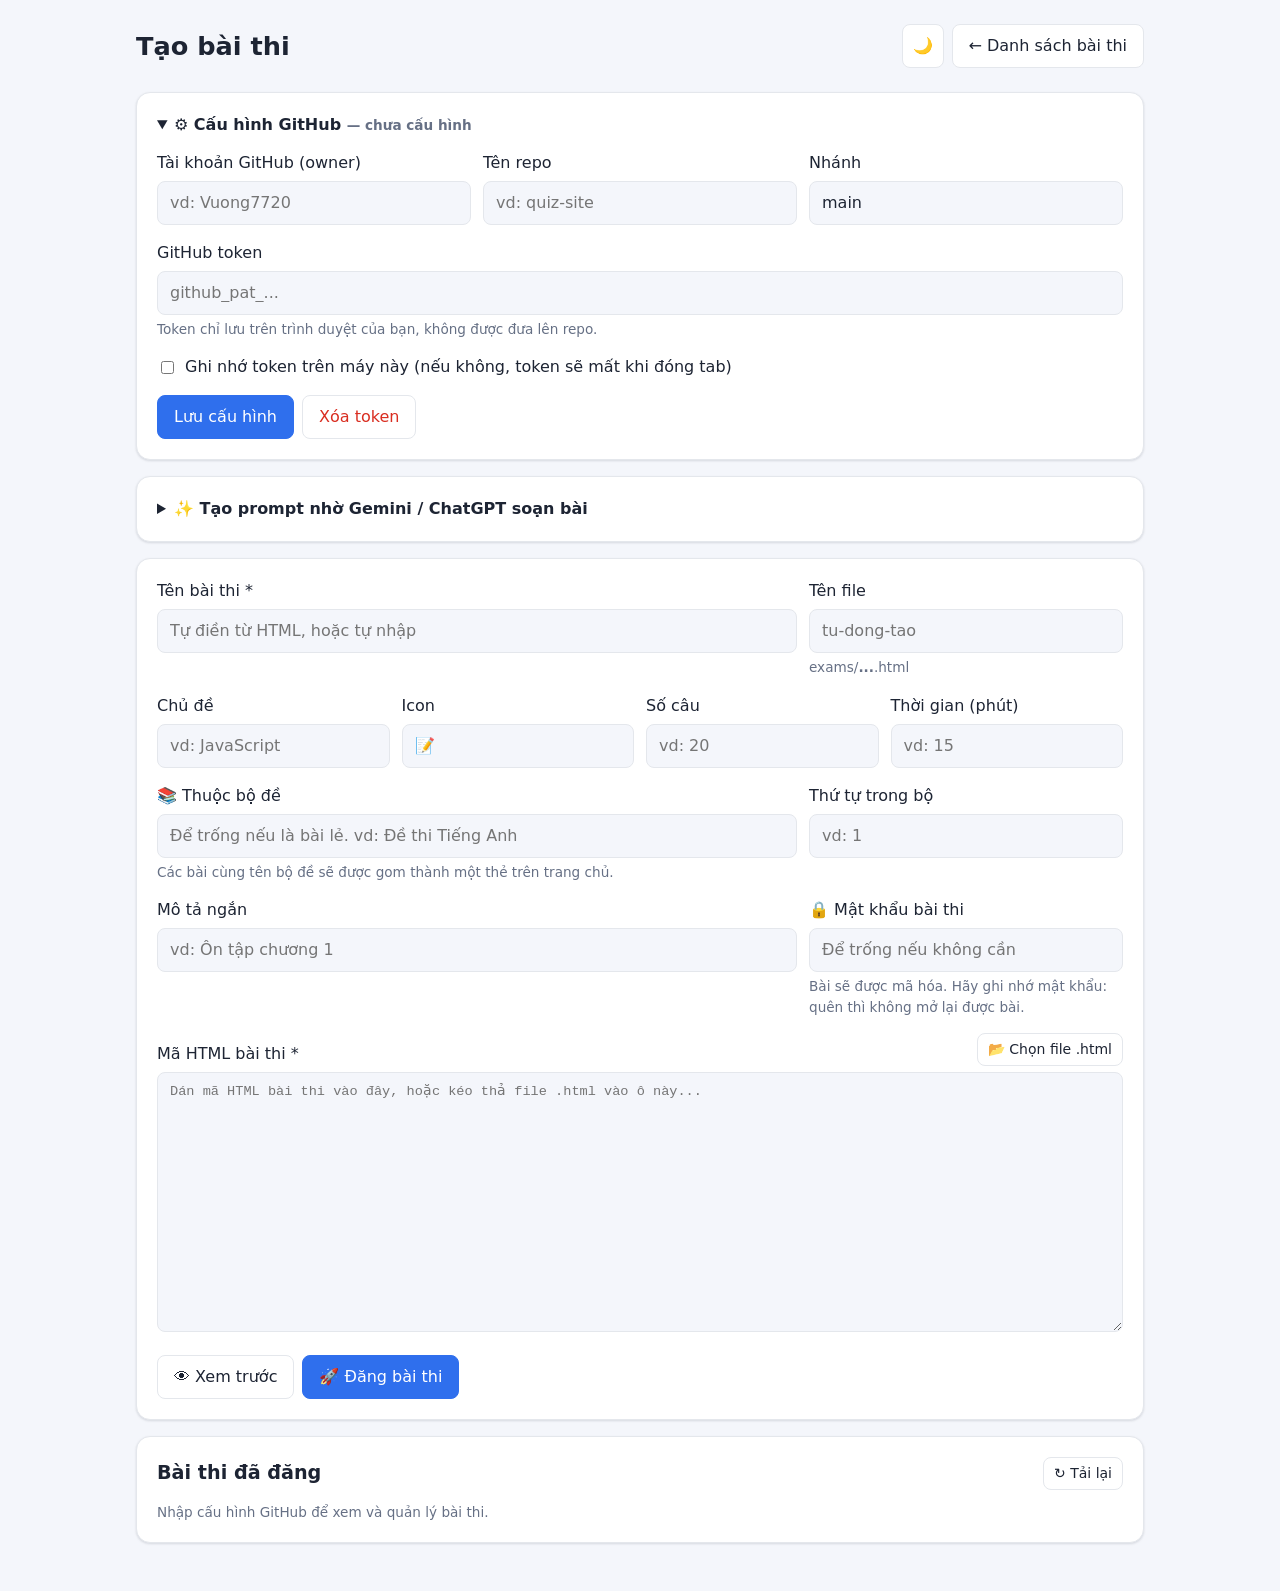
==== commit 84917784: "Add exam series (bộ đề) and question-bank prompt option - Exams can belong to a series with an order" ====
--- a/create.html
+++ b/create.html
@@ -8,6 +8,7 @@
   <link rel="icon" href="favicon.svg" type="image/svg+xml">
   <link rel="stylesheet" href="style.css">
   <script src="theme.js"></script>
+  <script src="common.js"></script>
   <script src="crypto.js"></script>
 </head>
 <body>
@@ -60,6 +61,7 @@
             <label for="pSource">Nguồn câu hỏi</label>
             <select id="pSource">
               <option value="ai">AI tự soạn câu hỏi</option>
+              <option value="bank">Ngân hàng câu hỏi (mỗi lần làm ra đề khác)</option>
               <option value="own">Tôi có sẵn câu hỏi</option>
             </select>
           </div>
@@ -67,11 +69,16 @@
             <label for="pTopic">Chủ đề</label>
             <input id="pTopic" type="text" placeholder="vd: JavaScript cơ bản">
           </div>
-          <div class="ai-only">
-            <label for="pCount">Số câu</label>
+          <div class="bank-only">
+            <label for="pBank">Số câu trong ngân hàng</label>
+            <input id="pBank" type="number" min="10" max="150" value="60">
+            <div class="hint">Nên ≤ 60 để Gemini không bị cắt giữa chừng.</div>
+          </div>
+          <div class="gen-only">
+            <label for="pCount" id="pCountLabel">Số câu</label>
             <input id="pCount" type="number" min="1" max="100" value="20">
           </div>
-          <div class="ai-only">
+          <div class="gen-only">
             <label for="pLevel">Độ khó</label>
             <select id="pLevel">
               <option>trộn lẫn dễ, trung bình và khó</option>
@@ -145,6 +152,18 @@
         <div>
           <label for="minutes">Thời gian (phút)</label>
           <input id="minutes" type="number" min="1" placeholder="vd: 15">
+        </div>
+      </div>
+      <div class="row">
+        <div class="span-2">
+          <label for="series">📚 Thuộc bộ đề</label>
+          <input id="series" type="text" list="seriesList" placeholder="Để trống nếu là bài lẻ. vd: Đề thi Tiếng Anh">
+          <datalist id="seriesList"></datalist>
+          <div class="hint">Các bài cùng tên bộ đề sẽ được gom thành một thẻ trên trang chủ.</div>
+        </div>
+        <div>
+          <label for="order">Thứ tự trong bộ</label>
+          <input id="order" type="number" min="1" placeholder="vd: 1">
         </div>
       </div>
       <div class="row">
@@ -213,6 +232,7 @@
       const saved = localStorage.getItem('quiz.token');
       $('token').value = saved || sessionStorage.getItem('quiz.token') || '';
       $('remember').checked = !!saved;
+      if ($('token').value) localStorage.setItem('quiz.owner', '1');
       updateSettingsState();
     }
 
@@ -239,6 +259,8 @@
       localStorage.removeItem('quiz.token');
       sessionStorage.removeItem('quiz.token');
       if (c.token) ($('remember').checked ? localStorage : sessionStorage).setItem('quiz.token', c.token);
+      // Đánh dấu máy này là của chủ trang → trang chủ hiện nút "Tạo bài thi"
+      if (c.token) localStorage.setItem('quiz.owner', '1');
       if (updateSettingsState()) {
         $('settingsBox').open = false;
         loadManageList();
@@ -249,6 +271,7 @@
     $('clearToken').onclick = () => {
       localStorage.removeItem('quiz.token');
       sessionStorage.removeItem('quiz.token');
+      localStorage.removeItem('quiz.owner');
       $('token').value = '';
       updateSettingsState();
       showStatus('Đã xóa token khỏi trình duyệt.', 'info');
@@ -310,8 +333,7 @@
 
     // ---------- Tiện ích ----------
     function slugify(s) {
-      return s.normalize('NFD').replace(/[̀-ͯ]/g, '').replace(/đ/gi, 'd')
-        .toLowerCase().replace(/[^a-z0-9]+/g, '-').replace(/^-+|-+$/g, '').slice(0, 60);
+      return QuizUtil.slugify(s);
     }
 
     function wrapHtml(html, title) {
@@ -410,23 +432,35 @@
 
     // ---------- Prompt cho Gemini ----------
     function buildPrompt() {
-      const own = $('pSource').value === 'own';
+      const source = $('pSource').value;
       const topic = $('pTopic').value.trim() || '[chủ đề]';
       const minutes = posInt($('pMinutes').value);
       const time = minutes ? `${minutes} phút` : 'không giới hạn';
-      const content = own
-        ? `NỘI DUNG:
+      const count = posInt($('pCount').value) || 20;
+      const bank = Math.max(posInt($('pBank').value) || 60, count);
+      const contents = {
+        own: `NỘI DUNG:
 - Chủ đề: ${topic}
 - Thời gian làm bài: ${time}
 - Dưới đây là danh sách câu hỏi của tôi. Giữ nguyên nội dung câu hỏi và đáp án, không tự thêm hay bớt câu nào. Đáp án đúng được đánh dấu [*]. Nếu câu nào không có giải thích thì tự viết giải thích ngắn.
 
-[DÁN CÂU HỎI VÀO ĐÂY]`
-        : `NỘI DUNG:
+[DÁN CÂU HỎI VÀO ĐÂY]`,
+        ai: `NỘI DUNG:
 - Chủ đề: ${topic}
-- Số câu: ${posInt($('pCount').value) || 20}
+- Số câu: ${count}
 - Độ khó: ${$('pLevel').value}
 - Mỗi câu có 4 đáp án, chỉ 1 đáp án đúng, kèm 1 câu giải thích ngắn.
-- Thời gian làm bài: ${time}`;
+- Thời gian làm bài: ${time}`,
+        bank: `NỘI DUNG — NGÂN HÀNG CÂU HỎI:
+- Chủ đề: ${topic}
+- Soạn một NGÂN HÀNG gồm đúng ${bank} câu hỏi khác nhau, không trùng ý, bao quát nhiều mảng kiến thức của chủ đề. Độ khó: ${$('pLevel').value}.
+- Mỗi câu có 4 đáp án, chỉ 1 đáp án đúng, kèm 1 câu giải thích ngắn. Mỗi câu có thêm trường "level" (de / trungbinh / kho).
+- MỖI LƯỢT LÀM BÀI: chọn ngẫu nhiên ${count} câu từ ngân hàng (cố gắng cân đối độ khó), xáo trộn thứ tự câu và thứ tự đáp án. Nút "Làm lại" bốc một đề mới.
+- Màn hình bắt đầu ghi rõ: "Mỗi lượt ${count} câu ngẫu nhiên từ ngân hàng ${bank} câu".
+- Thời gian làm bài: ${time} cho mỗi lượt.
+- Viết đủ cả ${bank} câu trong mảng dữ liệu, không được viết tắt kiểu "// ... thêm câu tương tự".`,
+      };
+      const content = contents[source];
 
       const oneByOne = $('pMode').value === 'one';
       const pass = $('pPass').value || '5';
@@ -476,10 +510,13 @@
     }
 
     function updatePrompt() {
-      document.querySelectorAll('.ai-only').forEach(el => el.hidden = $('pSource').value === 'own');
+      const source = $('pSource').value;
+      document.querySelectorAll('.gen-only').forEach(el => el.hidden = source === 'own');
+      document.querySelectorAll('.bank-only').forEach(el => el.hidden = source !== 'bank');
+      $('pCountLabel').textContent = source === 'bank' ? 'Số câu mỗi lượt làm' : 'Số câu';
       $('pOutput').value = buildPrompt();
     }
-    ['pSource', 'pTopic', 'pCount', 'pLevel', 'pMinutes', 'pMode', 'pColor', 'pPass'].forEach(id => {
+    ['pSource', 'pTopic', 'pCount', 'pBank', 'pLevel', 'pMinutes', 'pMode', 'pColor', 'pPass'].forEach(id => {
       $(id).addEventListener('input', updatePrompt);
       $(id).addEventListener('change', updatePrompt);
     });
@@ -494,7 +531,7 @@
       // Điền sẵn thông tin vào form tạo bài
       if (!$('topic').value && $('pTopic').value.trim()) $('topic').value = $('pTopic').value.trim();
       if (!$('minutes').value && posInt($('pMinutes').value)) $('minutes').value = posInt($('pMinutes').value);
-      if (!$('questions').value && $('pSource').value === 'ai') $('questions').value = posInt($('pCount').value) || '';
+      if (!$('questions').value && $('pSource').value !== 'own') $('questions').value = posInt($('pCount').value) || '';
       $('copyPrompt').textContent = '✅ Đã copy';
       setTimeout(() => $('copyPrompt').textContent = '📋 Copy prompt', 1500);
     };
@@ -510,11 +547,26 @@
 
     // ---------- Đăng bài ----------
     function resetForm() {
-      ['title', 'slug', 'description', 'topic', 'icon', 'questions', 'minutes', 'password', 'html'].forEach(id => $(id).value = '');
+      ['title', 'slug', 'description', 'topic', 'icon', 'questions', 'minutes', 'password', 'series', 'order', 'html'].forEach(id => $(id).value = '');
       $('slugPreview').textContent = '...';
       slugTouched = titleTouched = false;
       $('preview').hidden = true;
     }
+
+    function nextOrder(list, series, slug) {
+      const orders = list.filter(e => e.series === series && e.slug !== slug).map(e => e.order || 0);
+      return (orders.length ? Math.max(...orders) : 0) + 1;
+    }
+
+    function seriesLink(series) {
+      return new URL(`series.html?s=${QuizUtil.slugify(series)}`, location.href).href;
+    }
+
+    // Chọn bộ đề có sẵn → gợi ý số thứ tự tiếp theo
+    $('series').addEventListener('change', () => {
+      const s = $('series').value.trim();
+      if (s && !$('order').value) $('order').value = nextOrder(manageList, s, slugify($('slug').value || $('title').value));
+    });
 
     $('publishBtn').onclick = async () => {
       if (!updateSettingsState()) return showStatus('Hãy nhập cấu hình GitHub trước.', 'err');
@@ -535,6 +587,7 @@
 
         showStatus('Đang tải bài thi lên GitHub...', 'info');
         const password = $('password').value;
+        const series = $('series').value.trim().replace(/\s+/g, ' ');
         const content = password
           ? lockedStub(title, await QuizCrypto.encrypt(wrapHtml(stripGuard(html), title), password))
           : wrapHtml(html, title);
@@ -550,6 +603,8 @@
           topic: $('topic').value.trim() || undefined,
           icon: $('icon').value.trim() || undefined,
           locked: password ? true : undefined,
+          series: series || undefined,
+          order: series ? (posInt($('order').value) || nextOrder(m.list, series, slug)) : undefined,
           questions: posInt($('questions').value),
           minutes: posInt($('minutes').value),
           createdAt: old?.createdAt || new Date().toISOString(),
@@ -561,7 +616,8 @@
         const link = new URL(`play.html?e=${slug}`, location.href).href;
         const keyLink = password ? `${link}#k=${encodeURIComponent(password)}` : '';
         showStatus(`✅ Đăng thành công! Khoảng 1 phút nữa GitHub Pages cập nhật xong.<br>Link bài thi: <a href="${link}" target="_blank" rel="noopener">${escapeHtml(link)}</a>` +
-          (password ? `<br>🔑 Link kèm mật khẩu (người nhận bấm là vào thẳng, không cần gõ): <a href="${escapeHtml(keyLink)}" target="_blank" rel="noopener">${escapeHtml(keyLink)}</a>` : ''), 'ok');
+          (password ? `<br>🔑 Link kèm mật khẩu (người nhận bấm là vào thẳng, không cần gõ): <a href="${escapeHtml(keyLink)}" target="_blank" rel="noopener">${escapeHtml(keyLink)}</a>` : '') +
+          (series ? `<br>📚 Link cả bộ đề: <a href="${seriesLink(series)}" target="_blank" rel="noopener">${escapeHtml(seriesLink(series))}</a>` : ''), 'ok');
         resetForm();
         renderManage(list);
       } catch (e) {
@@ -578,22 +634,42 @@
       manageList = list;
       const topics = [...new Set(list.map(e => e.topic).filter(Boolean))];
       $('topicList').innerHTML = topics.map(t => `<option value="${escapeHtml(t)}">`).join('');
+      const seriesNames = [...new Set(list.map(e => e.series).filter(Boolean))];
+      $('seriesList').innerHTML = seriesNames.map(s => `<option value="${escapeHtml(s)}">`).join('');
 
       const box = $('manageList');
       if (!list.length) { box.className = 'hint'; box.textContent = 'Chưa có bài thi nào.'; return; }
       box.className = '';
-      box.innerHTML = list.map(e => `
-        <div class="manage-item">
+
+      // Gom các đề cùng bộ lại với nhau (giữ vị trí của bộ theo đề mới nhất)
+      const groups = [];
+      const bySeries = {};
+      list.forEach(e => {
+        if (!e.series) return groups.push({ items: [e] });
+        if (!bySeries[e.series]) groups.push(bySeries[e.series] = { series: e.series, items: [] });
+        bySeries[e.series].items.push(e);
+      });
+      const row = e => `
+        <div class="manage-item${e.series ? ' in-series' : ''}">
           <div>
             <div class="name">${escapeHtml(e.icon || '📝')} ${escapeHtml(e.title)}${e.locked ? ' 🔒' : ''}</div>
-            <div class="slug">exams/${escapeHtml(e.slug)}.html${e.topic ? ' · ' + escapeHtml(e.topic) : ''}</div>
+            <div class="slug">exams/${escapeHtml(e.slug)}.html${e.series ? ' · đề #' + escapeHtml(e.order || '?') : ''}${e.topic ? ' · ' + escapeHtml(e.topic) : ''}</div>
           </div>
           <div class="actions">
             <a class="btn small" href="play.html?e=${encodeURIComponent(e.slug)}" target="_blank" rel="noopener">Mở</a>
             <button class="btn small" data-edit="${escapeHtml(e.slug)}">Sửa</button>
             <button class="btn small danger" data-del="${escapeHtml(e.slug)}">Xóa</button>
           </div>
-        </div>`).join('');
+        </div>`;
+      box.innerHTML = groups.map(g => g.series
+        ? `<div class="manage-series">
+             <div class="manage-series-head">
+               <span>📚 ${escapeHtml(g.series)} <span class="hint">· ${g.items.length} đề</span></span>
+               <a class="btn small" href="series.html?s=${QuizUtil.slugify(g.series)}" target="_blank" rel="noopener">Mở bộ đề</a>
+             </div>
+             ${g.items.sort(QuizUtil.compareInSeries).map(row).join('')}
+           </div>`
+        : row(g.items[0])).join('');
     }
 
     async function loadManageList() {
@@ -640,6 +716,8 @@
           $('icon').value = e.icon || '';
           $('questions').value = e.questions || '';
           $('minutes').value = e.minutes || '';
+          $('series').value = e.series || '';
+          $('order').value = e.order || '';
           $('password').value = password;
           $('html').value = text;
           showStatus('Đã nạp bài thi để sửa. Sửa xong bấm “Đăng bài thi” để ghi đè.', 'info');
--- a/style.css
+++ b/style.css
@@ -130,6 +130,15 @@
 }
 .exam-card::before { content: ""; position: absolute; inset: 0 0 auto 0; height: 4px; background: var(--accent); }
 .exam-card:hover { transform: translateY(-2px); box-shadow: var(--shadow-hover); border-color: var(--accent); }
+/* Thẻ bộ đề: hiệu ứng xấp giấy chồng lên nhau */
+.series-card {
+  overflow: visible; margin-bottom: 10px;
+  box-shadow: 0 5px 0 -1px var(--card), 0 5px 0 0 var(--border), 0 10px 0 -2px var(--card), 0 10px 0 -1px var(--border), var(--shadow);
+}
+.series-card::before { border-radius: 14px 14px 0 0; }
+.series-card:hover {
+  box-shadow: 0 5px 0 -1px var(--card), 0 5px 0 0 var(--accent), 0 10px 0 -2px var(--card), 0 10px 0 -1px var(--accent), var(--shadow-hover);
+}
 .exam-head { display: flex; gap: 12px; align-items: flex-start; }
 .exam-icon {
   flex: none; width: 46px; height: 46px; border-radius: 12px;
@@ -141,6 +150,27 @@
 .badges { display: flex; gap: 6px; flex-wrap: wrap; margin-top: auto; padding-top: 4px; }
 .badge { font-size: .75rem; padding: 2px 9px; border-radius: 999px; background: var(--chip); color: var(--muted); }
 .badge.topic { background: color-mix(in srgb, var(--accent) 16%, transparent); color: var(--text); }
+
+/* ---------- Trang bộ đề ---------- */
+.series-hero { --accent: var(--primary); border-top: 4px solid var(--accent); margin-bottom: 20px; }
+.series-hero .exam-head { align-items: center; }
+.series-hero h1 { margin: 0; font-size: 1.5rem; }
+.series-hero p { margin: 2px 0 0; color: var(--muted); }
+.series-hero .actions { margin-top: 14px; }
+.paper-list { display: grid; grid-template-columns: repeat(auto-fill, minmax(220px, 1fr)); gap: 12px; }
+.paper {
+  --accent: var(--primary);
+  display: flex; align-items: center; gap: 14px; text-decoration: none; color: inherit; padding: 16px;
+  transition: transform .15s, box-shadow .15s, border-color .15s;
+}
+.paper:hover { transform: translateY(-2px); box-shadow: var(--shadow-hover); border-color: var(--accent); }
+.paper-no {
+  flex: none; width: 48px; height: 48px; border-radius: 12px; display: grid; place-items: center;
+  font-weight: 700; font-size: 1.2rem; color: var(--accent);
+  background: color-mix(in srgb, var(--accent) 14%, transparent);
+}
+.paper h3 { margin: 0; font-size: 1rem; line-height: 1.35; }
+.paper .badges { padding-top: 6px; }
 
 .empty { text-align: center; color: var(--muted); padding: 48px 16px; }
 .empty .big { font-size: 2.5rem; display: block; margin-bottom: 8px; }
@@ -184,6 +214,12 @@
 }
 .manage-item:last-child { border-bottom: 0; }
 .manage-item .name { font-weight: 500; }
+.manage-series { border: 1px solid var(--border); border-radius: 10px; padding: 4px 12px; margin: 8px 0; }
+.manage-series-head {
+  display: flex; align-items: center; justify-content: space-between; gap: 8px; flex-wrap: wrap;
+  padding: 8px 0; font-weight: 600; border-bottom: 1px solid var(--border);
+}
+.manage-item.in-series { padding-left: 12px; }
 .manage-item .slug { font-size: .8rem; color: var(--muted); }
 
 /* ---------- Trang làm bài ---------- */
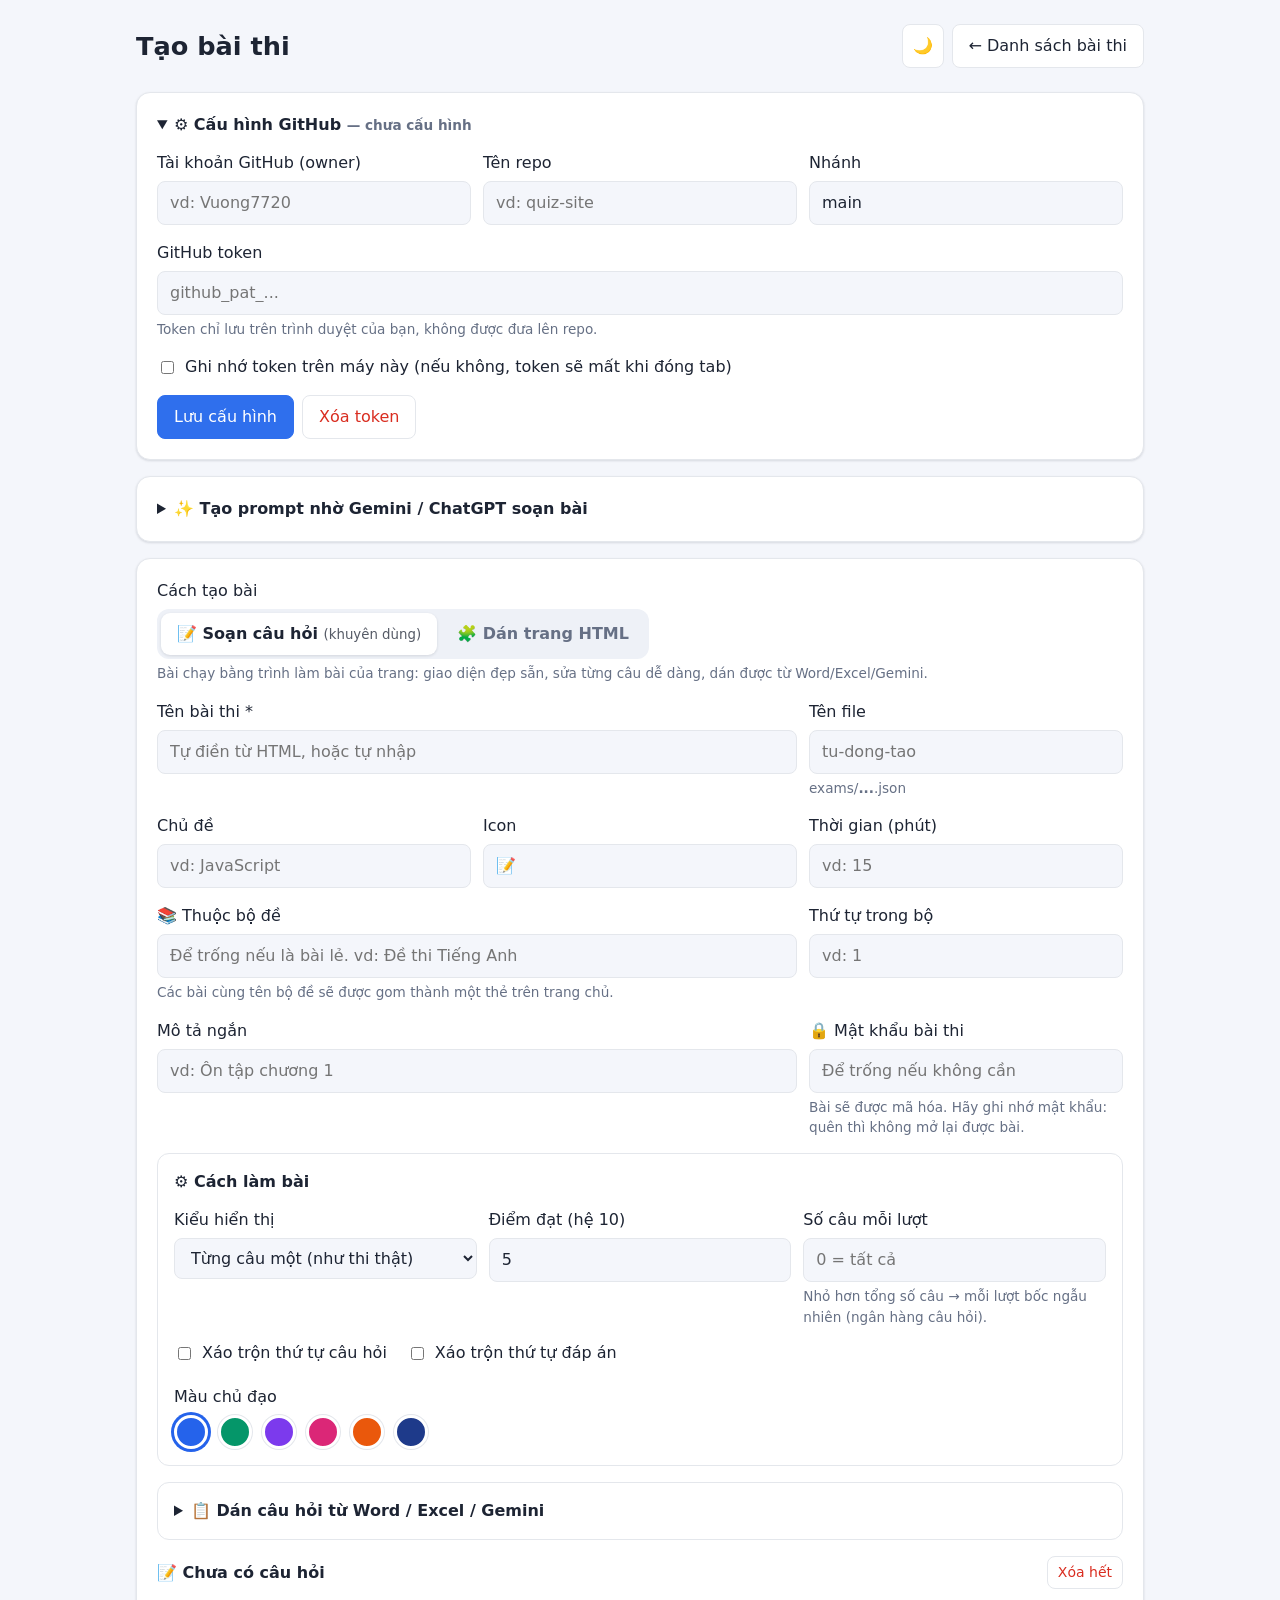
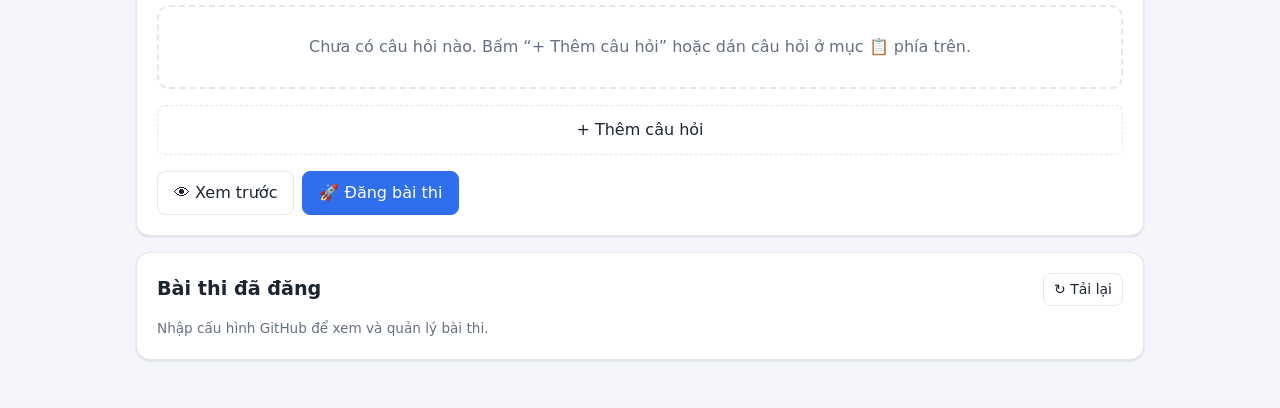
==== commit ba44a7d6: "Add built-in quiz engine and question editor (phase 1) - quiz-engine.js/quiz.css: start screen, one-" ====
--- a/create.html
+++ b/create.html
@@ -6,10 +6,16 @@
   <title>Tạo bài thi</title>
   <meta name="robots" content="noindex">
   <link rel="icon" href="favicon.svg" type="image/svg+xml">
+  <link rel="preconnect" href="https://fonts.googleapis.com">
+  <link rel="preconnect" href="https://fonts.gstatic.com" crossorigin>
+  <link rel="stylesheet" href="https://fonts.googleapis.com/css2?family=Be+Vietnam+Pro:wght@400;500;600;700;800&display=swap">
   <link rel="stylesheet" href="style.css">
+  <link rel="stylesheet" href="quiz.css">
   <script src="theme.js"></script>
   <script src="common.js"></script>
   <script src="crypto.js"></script>
+  <script src="quiz-engine.js"></script>
+  <script src="quiz-editor.js"></script>
 </head>
 <body>
   <div class="container stack">
@@ -58,6 +64,13 @@
       <div class="stack">
         <div class="row">
           <div>
+            <label for="pOut">Gemini trả về</label>
+            <select id="pOut">
+              <option value="data">Dữ liệu câu hỏi (dùng trình làm bài của trang)</option>
+              <option value="html">Trang HTML riêng</option>
+            </select>
+          </div>
+          <div>
             <label for="pSource">Nguồn câu hỏi</label>
             <select id="pSource">
               <option value="ai">AI tự soạn câu hỏi</option>
@@ -118,12 +131,21 @@
           <button class="btn primary" id="copyPrompt">📋 Copy prompt</button>
           <a class="btn" href="https://gemini.google.com/app" target="_blank" rel="noopener">Mở Gemini ↗</a>
         </div>
-        <div class="hint">Copy prompt → dán vào Gemini → copy mã HTML Gemini trả về → dán vào ô bên dưới.</div>
+        <div class="hint" id="copyPromptHint"></div>
       </div>
     </details>
 
     <!-- Form tạo bài -->
     <div class="card stack">
+      <div>
+        <label>Cách tạo bài</label>
+        <div class="seg" id="kindSeg">
+          <button type="button" data-kind="quiz" class="on">📝 Soạn câu hỏi <small>(khuyên dùng)</small></button>
+          <button type="button" data-kind="html">🧩 Dán trang HTML</button>
+        </div>
+        <div class="hint" id="kindHint"></div>
+      </div>
+      <div id="draftBar" class="status info" hidden></div>
       <div class="row">
         <div class="span-2">
           <label for="title">Tên bài thi *</label>
@@ -132,7 +154,7 @@
         <div>
           <label for="slug">Tên file</label>
           <input id="slug" type="text" placeholder="tu-dong-tao">
-          <div class="hint">exams/<b id="slugPreview">...</b>.html</div>
+          <div class="hint">exams/<b id="slugPreview">...</b><span id="slugExt">.json</span></div>
         </div>
       </div>
       <div class="row">
@@ -145,7 +167,7 @@
           <label for="icon">Icon</label>
           <input id="icon" type="text" maxlength="4" placeholder="📝">
         </div>
-        <div>
+        <div class="html-only">
           <label for="questions">Số câu</label>
           <input id="questions" type="number" min="1" placeholder="vd: 20">
         </div>
@@ -177,7 +199,8 @@
           <div class="hint">Bài sẽ được mã hóa. Hãy ghi nhớ mật khẩu: quên thì không mở lại được bài.</div>
         </div>
       </div>
-      <div>
+      <div class="quiz-only" id="editorRoot"></div>
+      <div class="html-only">
         <div class="actions" style="justify-content:space-between;align-items:end;margin-bottom:6px">
           <label for="html" style="margin:0">Mã HTML bài thi *</label>
           <button class="btn small" id="pickFile">📂 Chọn file .html</button>
@@ -194,6 +217,7 @@
       </div>
       <div id="status" class="status"></div>
       <iframe id="preview" class="preview" hidden sandbox="allow-scripts allow-forms allow-modals"></iframe>
+      <div id="quizPreview" class="quiz-preview" hidden></div>
     </div>
 
     <!-- Quản lý bài đã đăng -->
@@ -430,6 +454,84 @@
     ['dragleave', 'drop'].forEach(t => dz.addEventListener(t, e => { e.preventDefault(); dz.classList.remove('drag'); }));
     dz.addEventListener('drop', e => loadFile(e.dataTransfer.files[0]));
 
+    // ---------- Cách tạo bài: soạn câu hỏi (quiz) / dán HTML ----------
+    let kind = 'quiz';
+    const KIND_HINT = {
+      quiz: 'Bài chạy bằng trình làm bài của trang: giao diện đẹp sẵn, sửa từng câu dễ dàng, dán được từ Word/Excel/Gemini.',
+      html: 'Dán nguyên một trang HTML (vd: do Gemini viết). Giao diện tùy theo trang đó.',
+    };
+    function setKind(k) {
+      kind = k;
+      document.querySelectorAll('#kindSeg button').forEach(b => b.classList.toggle('on', b.dataset.kind === k));
+      document.querySelectorAll('.quiz-only').forEach(el => el.hidden = k !== 'quiz');
+      document.querySelectorAll('.html-only').forEach(el => el.hidden = k !== 'html');
+      $('kindHint').textContent = KIND_HINT[k];
+      $('slugExt').textContent = k === 'quiz' ? '.json' : '.html';
+      $('preview').hidden = true;
+      $('quizPreview').hidden = true;
+    }
+    $('kindSeg').addEventListener('click', e => {
+      const b = e.target.closest('[data-kind]');
+      if (b && b.dataset.kind !== kind) setKind(b.dataset.kind);
+    });
+
+    const editor = QuizEditor.create($('editorRoot'), {
+      onChange: saveDraftSoon,
+      // JSON từ Gemini có kèm tên/mô tả → tự điền nếu ô còn trống
+      onImportMeta: meta => {
+        if (meta.title && !titleTouched && !$('title').value) setTitle(String(meta.title));
+        if (meta.description && !$('description').value) $('description').value = String(meta.description);
+      },
+    });
+
+    // Bản nháp: tự lưu trên máy để không mất công soạn khi lỡ đóng tab
+    const DRAFT_KEY = 'quiz.draft';
+    let draftTimer = 0;
+    function saveDraftSoon() {
+      clearTimeout(draftTimer);
+      draftTimer = setTimeout(() => {
+        if (kind !== 'quiz' || !editor.count()) return;
+        try {
+          localStorage.setItem(DRAFT_KEY, JSON.stringify({
+            at: Date.now(), title: $('title').value, slug: $('slug').value, minutes: $('minutes').value,
+            questions: editor.getQuestions(), settings: editor.getSettings(),
+          }));
+        } catch {}
+      }, 600);
+    }
+    function clearDraft() { try { localStorage.removeItem(DRAFT_KEY); } catch {} $('draftBar').hidden = true; }
+    function offerDraft() {
+      let d = null;
+      try { d = JSON.parse(localStorage.getItem(DRAFT_KEY) || 'null'); } catch {}
+      if (!d || !d.questions?.length) return;
+      const when = new Date(d.at).toLocaleString('vi-VN', { hour: '2-digit', minute: '2-digit', day: '2-digit', month: '2-digit' });
+      $('draftBar').innerHTML = `📝 Có bản nháp chưa đăng: <b>${escapeHtml(d.title || 'Chưa đặt tên')}</b> · ${d.questions.length} câu · lưu lúc ${when}. ` +
+        `<button class="btn small primary" id="draftRestore">Khôi phục</button> <button class="btn small" id="draftDiscard">Bỏ nháp</button>`;
+      $('draftBar').className = 'status show info';
+      $('draftBar').hidden = false;
+      $('draftRestore').onclick = () => {
+        setKind('quiz');
+        if (d.title) { setTitle(d.title); titleTouched = true; }
+        if (d.slug) { $('slug').value = d.slug; slugTouched = true; $('slugPreview').textContent = slugify(d.slug); }
+        if (d.minutes) $('minutes').value = d.minutes;
+        editor.setData({ questions: d.questions, settings: d.settings });
+        $('draftBar').hidden = true;
+      };
+      $('draftDiscard').onclick = clearDraft;
+    }
+    ['title', 'minutes'].forEach(id => $(id).addEventListener('input', saveDraftSoon));
+
+    // Dữ liệu bài thi dạng quiz để lưu lên GitHub
+    function buildQuizData(title) {
+      return {
+        v: 1,
+        title,
+        description: $('description').value.trim(),
+        settings: { ...editor.getSettings(), minutes: posInt($('minutes').value) || 0 },
+        questions: editor.getQuestions(),
+      };
+    }
+
     // ---------- Prompt cho Gemini ----------
     function buildPrompt() {
       const source = $('pSource').value;
@@ -462,6 +564,8 @@
       };
       const content = contents[source];
 
+      if ($('pOut').value === 'data') return buildDataPrompt(source, topic, count, bank);
+
       const oneByOne = $('pMode').value === 'one';
       const pass = $('pPass').value || '5';
       const layout = oneByOne
@@ -509,14 +613,56 @@
 ${content}`;
     }
 
+    // Prompt ngắn: Gemini chỉ trả dữ liệu JSON, trang tự lo giao diện
+    function buildDataPrompt(source, topic, count, bank) {
+      const level = $('pLevel').value;
+      const n = source === 'bank' ? bank : count;
+      const content = {
+        ai: `- Chủ đề: ${topic}\n- Số câu: đúng ${n} câu\n- Độ khó: ${level}\n- Mỗi câu có 4 đáp án, chỉ 1 đáp án đúng, kèm 1 câu giải thích ngắn.`,
+        bank: `- Chủ đề: ${topic}\n- Đây là NGÂN HÀNG câu hỏi: soạn đúng ${n} câu khác nhau, không trùng ý, bao quát nhiều mảng kiến thức của chủ đề.\n- Độ khó: ${level}\n- Mỗi câu có 4 đáp án, chỉ 1 đáp án đúng, kèm 1 câu giải thích ngắn.`,
+        own: `- Chủ đề: ${topic}\n- Chuyển danh sách câu hỏi bên dưới sang JSON. Giữ nguyên nội dung câu hỏi và đáp án, không thêm bớt câu nào. Đáp án đúng được đánh dấu [*]. Câu nào chưa có giải thích thì tự viết giải thích ngắn.\n\n[DÁN CÂU HỎI VÀO ĐÂY]`,
+      }[source];
+      return `Hãy soạn một bài thi trắc nghiệm và trả về DUY NHẤT một khối code JSON (không giải thích gì thêm), đúng cấu trúc sau:
+
+{
+  "title": "Tên bài thi",
+  "description": "Mô tả ngắn về bài thi",
+  "questions": [
+    {
+      "q": "Nội dung câu hỏi",
+      "options": ["Đáp án thứ nhất", "Đáp án thứ hai", "Đáp án thứ ba", "Đáp án thứ tư"],
+      "answer": 0,
+      "explain": "Giải thích ngắn vì sao đáp án đúng"
+    }
+  ]
+}
+
+QUY TẮC:
+- "answer" là vị trí của đáp án đúng trong mảng "options", tính từ 0 (0 = đáp án thứ nhất, 1 = thứ hai, 2 = thứ ba, 3 = thứ tư).
+- Phân bố đáp án đúng đều giữa các vị trí, không dồn vào một vị trí.
+- Không ghi "A.", "B.", "C.", "D." ở đầu đáp án.
+- Các đáp án sai phải hợp lý, cùng kiểu với đáp án đúng, tránh đáp án hiển nhiên sai.
+- JSON phải hợp lệ: dùng dấu nháy kép, không có dấu phẩy thừa, không có chú thích.
+- Viết đủ tất cả các câu, không viết tắt kiểu "..." hay "tương tự".
+- Nội dung bằng tiếng Việt (trừ khi chủ đề yêu cầu ngôn ngữ khác).
+
+NỘI DUNG:
+${content}`;
+    }
+
     function updatePrompt() {
       const source = $('pSource').value;
+      const data = $('pOut').value === 'data';
+      // Kiểu làm bài / màu / điểm đạt: với dạng dữ liệu sẽ được điền sẵn vào phần cài đặt bài
+      $('copyPromptHint').textContent = data
+        ? 'Copy prompt → dán vào Gemini → copy khối JSON Gemini trả về → dán vào mục “📋 Dán câu hỏi” bên dưới.'
+        : 'Copy prompt → dán vào Gemini → copy mã HTML Gemini trả về → chọn “🧩 Dán trang HTML” và dán vào ô bên dưới.';
       document.querySelectorAll('.gen-only').forEach(el => el.hidden = source === 'own');
       document.querySelectorAll('.bank-only').forEach(el => el.hidden = source !== 'bank');
       $('pCountLabel').textContent = source === 'bank' ? 'Số câu mỗi lượt làm' : 'Số câu';
       $('pOutput').value = buildPrompt();
     }
-    ['pSource', 'pTopic', 'pCount', 'pBank', 'pLevel', 'pMinutes', 'pMode', 'pColor', 'pPass'].forEach(id => {
+    ['pOut', 'pSource', 'pTopic', 'pCount', 'pBank', 'pLevel', 'pMinutes', 'pMode', 'pColor', 'pPass'].forEach(id => {
       $(id).addEventListener('input', updatePrompt);
       $(id).addEventListener('change', updatePrompt);
     });
@@ -532,12 +678,33 @@
       if (!$('topic').value && $('pTopic').value.trim()) $('topic').value = $('pTopic').value.trim();
       if (!$('minutes').value && posInt($('pMinutes').value)) $('minutes').value = posInt($('pMinutes').value);
       if (!$('questions').value && $('pSource').value !== 'own') $('questions').value = posInt($('pCount').value) || '';
+      if ($('pOut').value === 'data') {
+        // Chuyển sang soạn câu hỏi và áp dụng sẵn cài đặt
+        setKind('quiz');
+        editor.setSetting('mode', $('pMode').value);
+        editor.setSetting('pass', parseFloat($('pPass').value) || 5);
+        const hex = ($('pColor').value.match(/#[0-9a-f]{6}/i) || [])[0];
+        if (hex) editor.setSetting('color', hex);
+        if ($('pSource').value === 'bank') {
+          editor.setSetting('pick', posInt($('pCount').value) || 20);
+          editor.setSetting('shuffleOptions', true);
+        }
+        const box = $('editorRoot').querySelector('[data-ref="importBox"]');
+        if (box) box.open = true;
+      }
       $('copyPrompt').textContent = '✅ Đã copy';
       setTimeout(() => $('copyPrompt').textContent = '📋 Copy prompt', 1500);
     };
 
     // ---------- Xem trước ----------
     $('previewBtn').onclick = () => {
+      if (kind === 'quiz') {
+        if (!editor.count()) return showStatus('Bạn chưa có câu hỏi nào.', 'err');
+        $('quizPreview').hidden = false;
+        QuizEngine.mount($('quizPreview'), buildQuizData($('title').value.trim() || 'Xem trước'), { icon: $('icon').value.trim(), preview: true });
+        $('quizPreview').scrollIntoView({ behavior: 'smooth', block: 'start' });
+        return;
+      }
       const html = $('html').value.trim();
       if (!html) return showStatus('Bạn chưa dán mã HTML.', 'err');
       $('preview').hidden = false;
@@ -551,6 +718,9 @@
       $('slugPreview').textContent = '...';
       slugTouched = titleTouched = false;
       $('preview').hidden = true;
+      $('quizPreview').hidden = true;
+      if ($('quizPreview')._qzDestroy) $('quizPreview')._qzDestroy();
+      editor.clear();
     }
 
     function nextOrder(list, series, slug) {
@@ -575,23 +745,42 @@
       const html = $('html').value.trim();
       if (!title) return showStatus('Bạn chưa nhập tên bài thi.', 'err');
       if (!slug) return showStatus('Tên file không hợp lệ.', 'err');
-      if (!html) return showStatus('Bạn chưa dán mã HTML.', 'err');
+      const isQuiz = kind === 'quiz';
+      if (isQuiz) {
+        if (!editor.count()) return showStatus('Bạn chưa có câu hỏi nào.', 'err');
+        const errs = editor.validate();
+        if (errs.length) {
+          return showStatus(`❌ Còn ${errs.length} câu chưa hợp lệ (câu ${errs.slice(0, 5).map(e => e.i + 1).join(', ')}${errs.length > 5 ? '…' : ''}). ` +
+            'Các câu này được đánh dấu ⚠️ trong danh sách.', 'err');
+        }
+      } else if (!html) {
+        return showStatus('Bạn chưa dán mã HTML.', 'err');
+      }
 
       const btn = $('publishBtn');
       btn.disabled = true;
       try {
         showStatus('Đang kiểm tra...', 'info');
-        const path = `exams/${slug}.html`;
-        const existing = await getFile(path);
-        if (existing && !confirm(`Bài thi "${slug}" đã tồn tại. Ghi đè?`)) return showStatus('Đã hủy.', 'info');
+        const path = `exams/${slug}.${isQuiz ? 'json' : 'html'}`;
+        const otherPath = `exams/${slug}.${isQuiz ? 'html' : 'json'}`;
+        const [existing, other] = await Promise.all([getFile(path), getFile(otherPath)]);
+        if ((existing || other) && !confirm(`Bài thi "${slug}" đã tồn tại. Ghi đè?`)) return showStatus('Đã hủy.', 'info');
 
         showStatus('Đang tải bài thi lên GitHub...', 'info');
         const password = $('password').value;
         const series = $('series').value.trim().replace(/\s+/g, ' ');
-        const content = password
-          ? lockedStub(title, await QuizCrypto.encrypt(wrapHtml(stripGuard(html), title), password))
-          : wrapHtml(html, title);
-        await putFile(path, addGuard(content), `${existing ? 'Cập nhật' : 'Thêm'} bài thi: ${title}`, existing?.sha);
+        let content;
+        if (isQuiz) {
+          const data = JSON.stringify(buildQuizData(title));
+          content = password ? JSON.stringify({ locked: await QuizCrypto.encrypt(data, password) }) : data;
+        } else {
+          content = addGuard(password
+            ? lockedStub(title, await QuizCrypto.encrypt(wrapHtml(stripGuard(html), title), password))
+            : wrapHtml(html, title));
+        }
+        await putFile(path, content, `${existing || other ? 'Cập nhật' : 'Thêm'} bài thi: ${title}`, existing?.sha);
+        // Đổi loại bài (HTML ↔ soạn câu hỏi) → xóa file kiểu cũ
+        if (other) await deleteFile(otherPath, other.sha, `Đổi loại bài thi: ${title}`);
 
         showStatus('Đang cập nhật danh sách bài thi...', 'info');
         const m = await getManifest();
@@ -602,10 +791,11 @@
           description: $('description').value.trim() || undefined,
           topic: $('topic').value.trim() || undefined,
           icon: $('icon').value.trim() || undefined,
+          type: isQuiz ? 'quiz' : undefined,
           locked: password ? true : undefined,
           series: series || undefined,
           order: series ? (posInt($('order').value) || nextOrder(m.list, series, slug)) : undefined,
-          questions: posInt($('questions').value),
+          questions: isQuiz ? (editor.getSettings().pick > 0 && editor.getSettings().pick < editor.count() ? editor.getSettings().pick : editor.count()) : posInt($('questions').value),
           minutes: posInt($('minutes').value),
           createdAt: old?.createdAt || new Date().toISOString(),
           updatedAt: old ? new Date().toISOString() : undefined,
@@ -619,6 +809,7 @@
           (password ? `<br>🔑 Link kèm mật khẩu (người nhận bấm là vào thẳng, không cần gõ): <a href="${escapeHtml(keyLink)}" target="_blank" rel="noopener">${escapeHtml(keyLink)}</a>` : '') +
           (series ? `<br>📚 Link cả bộ đề: <a href="${seriesLink(series)}" target="_blank" rel="noopener">${escapeHtml(seriesLink(series))}</a>` : ''), 'ok');
         resetForm();
+        clearDraft();
         renderManage(list);
       } catch (e) {
         showStatus('❌ ' + escapeHtml(e.message), 'err');
@@ -653,7 +844,7 @@
         <div class="manage-item${e.series ? ' in-series' : ''}">
           <div>
             <div class="name">${escapeHtml(e.icon || '📝')} ${escapeHtml(e.title)}${e.locked ? ' 🔒' : ''}</div>
-            <div class="slug">exams/${escapeHtml(e.slug)}.html${e.series ? ' · đề #' + escapeHtml(e.order || '?') : ''}${e.topic ? ' · ' + escapeHtml(e.topic) : ''}</div>
+            <div class="slug">${e.type === 'quiz' ? '📝 Soạn câu hỏi' : '🧩 HTML'} · exams/${escapeHtml(e.slug)}.${e.type === 'quiz' ? 'json' : 'html'}${e.series ? ' · đề #' + escapeHtml(e.order || '?') : ''}${e.topic ? ' · ' + escapeHtml(e.topic) : ''}</div>
           </div>
           <div class="actions">
             <a class="btn small" href="play.html?e=${encodeURIComponent(e.slug)}" target="_blank" rel="noopener">Mở</a>
@@ -693,20 +884,28 @@
         const e = manageList.find(x => x.slug === editSlug) || {};
         try {
           showStatus('Đang tải nội dung bài thi...', 'info');
-          const f = await getFile(`exams/${editSlug}.html`);
+          const isQuiz = e.type === 'quiz';
+          const f = await getFile(`exams/${editSlug}.${isQuiz ? 'json' : 'html'}`);
           // Giải mã trước, chỉ điền form khi đã có nội dung (tránh ghi đè nhầm khi bấm hủy)
-          let text = stripGuard(f?.text || '');
+          let text = isQuiz ? (f?.text || '{}') : stripGuard(f?.text || '');
           let password = '';
-          const locked = QuizCrypto.readLocked(text);
+          let quizData = null;
+          if (isQuiz) {
+            try { quizData = JSON.parse(text); } catch { return showStatus('❌ File bài thi bị lỗi, không đọc được.', 'err'); }
+          }
+          const locked = isQuiz ? quizData.locked : QuizCrypto.readLocked(text);
           if (locked) {
             password = prompt('Bài này có mật khẩu. Nhập mật khẩu để sửa:') ?? '';
             if (!password) return showStatus('Đã hủy.', 'info');
             try {
               text = await QuizCrypto.decrypt(locked, password);
+              if (isQuiz) quizData = JSON.parse(text);
             } catch {
               return showStatus('❌ Sai mật khẩu, không mở được bài để sửa.', 'err');
             }
           }
+          setKind(isQuiz ? 'quiz' : 'html');
+          if (isQuiz) editor.setData(quizData);
           $('title').value = e.title || '';
           $('slug').value = editSlug;
           $('slugPreview').textContent = editSlug;
@@ -715,11 +914,12 @@
           $('topic').value = e.topic || '';
           $('icon').value = e.icon || '';
           $('questions').value = e.questions || '';
-          $('minutes').value = e.minutes || '';
+          $('minutes').value = (isQuiz ? quizData.settings?.minutes : e.minutes) || '';
+          if (isQuiz && quizData.description && !e.description) $('description').value = quizData.description;
           $('series').value = e.series || '';
           $('order').value = e.order || '';
           $('password').value = password;
-          $('html').value = text;
+          $('html').value = isQuiz ? '' : text;
           showStatus('Đã nạp bài thi để sửa. Sửa xong bấm “Đăng bài thi” để ghi đè.', 'info');
           window.scrollTo({ top: 0, behavior: 'smooth' });
         } catch (err) {
@@ -731,8 +931,10 @@
         if (!confirm(`Xóa bài thi "${delSlug}"? Không thể hoàn tác.`)) return;
         ev.target.disabled = true;
         try {
-          const f = await getFile(`exams/${delSlug}.html`);
-          if (f) await deleteFile(`exams/${delSlug}.html`, f.sha, `Xóa bài thi: ${delSlug}`);
+          for (const ext of ['html', 'json']) {
+            const f = await getFile(`exams/${delSlug}.${ext}`);
+            if (f) await deleteFile(`exams/${delSlug}.${ext}`, f.sha, `Xóa bài thi: ${delSlug}`);
+          }
           const m = await getManifest();
           const next = m.list.filter(x => x.slug !== delSlug);
           await putFile(MANIFEST, JSON.stringify(next, null, 2) + '\n', `Xóa khỏi danh sách: ${delSlug}`, m.sha);
@@ -746,7 +948,9 @@
     });
 
     loadSettings();
+    setKind('quiz');
     updatePrompt();
+    offerDraft();
     loadManageList();
   </script>
 </body>
--- a/style.css
+++ b/style.css
@@ -222,6 +222,72 @@
 .manage-item.in-series { padding-left: 12px; }
 .manage-item .slug { font-size: .8rem; color: var(--muted); }
 
+/* ---------- Chọn cách tạo bài ---------- */
+.seg { display: inline-flex; padding: 4px; gap: 4px; background: var(--chip); border-radius: 12px; flex-wrap: wrap; }
+.seg button {
+  border: 0; background: none; color: var(--muted); font: inherit; font-weight: 600;
+  padding: 9px 16px; border-radius: 9px; cursor: pointer;
+}
+.seg button.on { background: var(--card); color: var(--text); box-shadow: 0 1px 3px rgba(16, 24, 40, .12); }
+.seg small { font-weight: 500; opacity: .75; }
+
+/* ---------- Trình soạn câu hỏi ---------- */
+.qe { display: flex; flex-direction: column; gap: 16px; }
+.qe-section { border: 1px solid var(--border); border-radius: 12px; padding: 16px; display: flex; flex-direction: column; gap: 14px; }
+.qe-section-title { font-weight: 700; }
+details.qe-section { display: block; }
+details.qe-section > * + * { margin-top: 12px; }
+details.qe-section summary { font-weight: 700; }
+.qe-import textarea { min-height: 180px; }
+.qe-checks { display: flex; gap: 20px; flex-wrap: wrap; }
+.qe-colors { display: flex; gap: 10px; flex-wrap: wrap; }
+.qe-color {
+  width: 34px; height: 34px; border-radius: 50%; background: var(--c); cursor: pointer;
+  border: 3px solid var(--card); box-shadow: 0 0 0 1px var(--border); transition: box-shadow .15s;
+}
+.qe-color.on { box-shadow: 0 0 0 3px var(--c); }
+.qe-list-head { display: flex; justify-content: space-between; align-items: center; }
+.qe-list { display: flex; flex-direction: column; gap: 12px; }
+.qe-empty { text-align: center; color: var(--muted); padding: 28px 16px; border: 2px dashed var(--border); border-radius: 12px; }
+.qe-card {
+  border: 1px solid var(--border); border-radius: 12px; padding: 14px; background: var(--card);
+  display: flex; flex-direction: column; gap: 10px; transition: border-color .15s, opacity .15s;
+}
+.qe-card.has-error { border-color: color-mix(in srgb, var(--danger) 55%, var(--border)); }
+.qe-card.dragging { opacity: .45; }
+.qe-card.drop-target { border-color: var(--primary); box-shadow: 0 0 0 2px var(--primary); }
+.qe-card textarea { min-height: 0; font-family: inherit; font-size: .95rem; }
+.qe-card-head { display: flex; align-items: center; gap: 8px; }
+.qe-handle { cursor: grab; color: var(--muted); letter-spacing: -2px; padding: 0 4px; user-select: none; }
+.qe-warn { color: var(--danger); font-size: .8rem; flex: 1; min-width: 0; }
+.qe-tools { display: flex; gap: 4px; margin-left: auto; }
+.qe-tools button, .qe-opt > button {
+  border: 1px solid var(--border); background: var(--card); color: var(--text); border-radius: 7px;
+  width: 30px; height: 30px; cursor: pointer; font: inherit; font-size: .85rem;
+}
+.qe-tools button:hover:not(:disabled), .qe-opt > button:hover:not(:disabled) { border-color: var(--primary); }
+.qe-tools button.danger:hover { border-color: var(--danger); }
+.qe-tools button:disabled, .qe-opt > button:disabled { opacity: .35; cursor: not-allowed; }
+.qe-img { display: flex; align-items: center; gap: 10px; }
+.qe-img img { max-height: 120px; max-width: 220px; border-radius: 8px; border: 1px solid var(--border); }
+.qe-opts { display: flex; flex-direction: column; gap: 6px; }
+.qe-opt { display: flex; align-items: center; gap: 8px; }
+.qe-opt input[type=text] { flex: 1; }
+.qe-radio { margin: 0; cursor: pointer; flex: none; }
+.qe-radio input { position: absolute; opacity: 0; pointer-events: none; }
+.qe-radio span {
+  width: 34px; height: 34px; border-radius: 50%; display: grid; place-items: center;
+  border: 1.5px solid var(--border); font-weight: 700; color: var(--muted); transition: all .15s;
+}
+.qe-radio:hover span { border-color: var(--success); }
+.qe-radio input:focus-visible + span { outline: 2px solid var(--primary); outline-offset: 2px; }
+.qe-opt.correct .qe-radio span { background: var(--success); border-color: var(--success); color: #fff; }
+.qe-opt.correct input[type=text] { border-color: var(--success); }
+.qe-hint { margin: 0; }
+.qe-card > .btn { align-self: flex-start; }
+.qe-add { border-style: dashed; padding: 12px; }
+.quiz-preview { border: 1px solid var(--border); border-radius: 12px; background: var(--bg); overflow: hidden; }
+
 /* ---------- Trang làm bài ---------- */
 body.play { height: 100vh; height: 100dvh; display: flex; flex-direction: column; overflow: hidden; }
 .playbar {
@@ -231,6 +297,7 @@
 .playbar .play-title { flex: 1; min-width: 0; font-weight: 600; white-space: nowrap; overflow: hidden; text-overflow: ellipsis; }
 .playbar .actions { flex-wrap: nowrap; }
 .play-frame { flex: 1; width: 100%; border: 0; background: #fff; }
+.play-quiz { flex: 1; overflow: auto; -webkit-overflow-scrolling: touch; }
 .lock-wrap { flex: 1; display: grid; place-items: center; padding: 24px 16px; overflow: auto; }
 .lock-card { width: 100%; max-width: 380px; text-align: center; display: flex; flex-direction: column; gap: 12px; padding: 32px 24px; }
 .lock-card h2 { margin: 0; font-size: 1.25rem; }
--- a/quiz.css
+++ b/quiz.css
@@ -0,0 +1,251 @@
+/* =========================================================
+   Trình làm bài (quiz engine) — mọi class bắt đầu bằng qz-
+   Dùng biến màu của trang (style.css) + --qz-accent theo từng bài
+   ========================================================= */
+.qz {
+  --qz-accent: #2563eb;
+  --qz-tint: color-mix(in srgb, var(--qz-accent) 12%, transparent);
+  --qz-tint-2: color-mix(in srgb, var(--qz-accent) 22%, transparent);
+  --qz-ok: #12b76a;
+  --qz-bad: #f04438;
+  --qz-warn: #f79009;
+  font-family: "Be Vietnam Pro", system-ui, -apple-system, "Segoe UI", Roboto, sans-serif;
+  color: var(--text);
+  position: relative;
+}
+.qz *, .qz *::before, .qz *::after { box-sizing: border-box; }
+
+.qz-wrap { max-width: 1100px; margin: 0 auto; padding: 24px 16px 96px; }
+.qz-narrow { max-width: 720px; }
+
+.qz-card {
+  background: var(--card); border: 1px solid var(--border); border-radius: 16px;
+  box-shadow: 0 1px 2px rgba(16, 24, 40, .04), 0 4px 16px rgba(16, 24, 40, .06);
+  padding: 24px;
+}
+
+/* ---------- Nút ---------- */
+.qz-btn {
+  display: inline-flex; align-items: center; justify-content: center; gap: 6px;
+  padding: 10px 18px; border-radius: 10px; border: 1px solid var(--border);
+  background: var(--card); color: var(--text); font: inherit; font-weight: 600; font-size: .95rem;
+  cursor: pointer; transition: background .15s, border-color .15s, transform .1s, box-shadow .15s;
+}
+.qz-btn:hover:not(:disabled) { border-color: var(--qz-accent); }
+.qz-btn:active:not(:disabled) { transform: translateY(1px); }
+.qz-btn:disabled { opacity: .45; cursor: not-allowed; }
+.qz-primary { background: var(--qz-accent); border-color: var(--qz-accent); color: #fff; }
+.qz-primary:hover:not(:disabled) { box-shadow: 0 4px 14px color-mix(in srgb, var(--qz-accent) 40%, transparent); }
+.qz-big { padding: 14px 28px; font-size: 1.05rem; border-radius: 12px; }
+.qz-icon-btn { border: 0; background: none; color: var(--muted); font-size: 1.1rem; cursor: pointer; padding: 4px 8px; border-radius: 8px; }
+.qz-icon-btn:hover { background: var(--chip); }
+
+/* ---------- Màn hình bắt đầu ---------- */
+.qz-start { text-align: center; padding: 40px 28px; }
+.qz-start-icon {
+  width: 76px; height: 76px; margin: 0 auto 16px; border-radius: 22px;
+  display: grid; place-items: center; font-size: 38px; background: var(--qz-tint);
+}
+.qz-title { margin: 0 0 8px; font-size: 1.7rem; line-height: 1.3; font-weight: 700; }
+.qz-desc { margin: 0 auto; color: var(--muted); max-width: 520px; }
+.qz-tiles { display: grid; grid-template-columns: repeat(3, 1fr); gap: 12px; margin: 28px 0 20px; }
+.qz-tile {
+  display: flex; flex-direction: column; align-items: center; gap: 2px;
+  padding: 16px 8px; border-radius: 14px; background: var(--bg); border: 1px solid var(--border);
+}
+.qz-tile span { font-size: 1.3rem; }
+.qz-tile b { font-size: 1.35rem; }
+.qz-tile small { color: var(--muted); font-size: .8rem; }
+.qz-guide {
+  text-align: left; margin: 0 auto 28px; padding: 16px 20px 16px 36px; max-width: 520px;
+  background: var(--qz-tint); border-radius: 12px; font-size: .92rem; line-height: 1.7;
+}
+@media (hover: none) { .qz-kbd-hint { display: none; } }
+
+/* ---------- Thanh trên cùng khi làm bài ---------- */
+.qz-bar {
+  position: sticky; top: 0; z-index: 20;
+  background: color-mix(in srgb, var(--card) 88%, transparent);
+  backdrop-filter: blur(10px); -webkit-backdrop-filter: blur(10px);
+  border-bottom: 1px solid var(--border);
+}
+.qz-bar-in { max-width: 1100px; margin: 0 auto; padding: 10px 16px; display: flex; align-items: center; gap: 16px; }
+.qz-bar-title { font-weight: 700; white-space: nowrap; overflow: hidden; text-overflow: ellipsis; max-width: 260px; }
+.qz-prog { flex: 1; min-width: 0; }
+.qz-prog-text { font-size: .8rem; color: var(--muted); margin-bottom: 4px; }
+.qz-prog-text b { color: var(--text); }
+.qz-track { height: 8px; border-radius: 99px; background: var(--chip); overflow: hidden; }
+.qz-fill { height: 100%; width: 0; border-radius: 99px; background: var(--qz-accent); transition: width .3s ease; }
+.qz-timer {
+  flex: none; padding: 6px 14px; border-radius: 99px; font-weight: 700; font-variant-numeric: tabular-nums;
+  background: var(--qz-tint); color: var(--qz-accent);
+}
+.qz-timer.warn { background: color-mix(in srgb, var(--qz-warn) 16%, transparent); color: var(--qz-warn); }
+.qz-timer.danger { background: color-mix(in srgb, var(--qz-bad) 16%, transparent); color: var(--qz-bad); animation: qz-blink 1s infinite; }
+@keyframes qz-blink { 50% { opacity: .55; } }
+
+/* ---------- Bố cục: câu hỏi + bảng số câu ---------- */
+.qz-layout { display: grid; grid-template-columns: minmax(0, 1fr) 270px; gap: 24px; align-items: start; }
+.qz-main { display: flex; flex-direction: column; gap: 16px; min-width: 0; }
+
+.qz-q { scroll-margin-top: 90px; }
+.qz-q-head { display: flex; align-items: center; justify-content: space-between; gap: 10px; margin-bottom: 14px; }
+.qz-q-no {
+  display: inline-flex; align-items: baseline; gap: 2px; padding: 4px 12px; border-radius: 99px;
+  background: var(--qz-tint); color: var(--qz-accent); font-weight: 700; font-size: .9rem;
+}
+.qz-q-no small { opacity: .7; font-weight: 600; }
+.qz-flag {
+  border: 1px solid var(--border); background: none; color: var(--muted); border-radius: 99px;
+  padding: 5px 12px; font: inherit; font-size: .85rem; cursor: pointer; transition: all .15s;
+}
+.qz-flag:hover { border-color: var(--qz-warn); color: var(--qz-warn); }
+.qz-flag.on { background: color-mix(in srgb, var(--qz-warn) 15%, transparent); border-color: var(--qz-warn); color: var(--qz-warn); font-weight: 600; }
+.qz-q-text { font-size: 1.12rem; font-weight: 600; line-height: 1.6; white-space: pre-wrap; margin-bottom: 18px; }
+.qz-q-img { display: block; max-width: 100%; max-height: 360px; margin: -4px auto 18px; border-radius: 12px; border: 1px solid var(--border); }
+
+.qz-opts { display: flex; flex-direction: column; gap: 10px; }
+.qz-opt {
+  display: flex; align-items: center; gap: 14px; width: 100%; text-align: left;
+  padding: 13px 16px; border-radius: 12px; border: 1.5px solid var(--border);
+  background: var(--card); color: var(--text); font: inherit; font-size: 1rem; line-height: 1.5;
+  cursor: pointer; transition: background .15s, border-color .15s, box-shadow .15s;
+}
+.qz-opt:hover:not(.is-static) { background: var(--bg); border-color: color-mix(in srgb, var(--qz-accent) 45%, var(--border)); }
+.qz-letter {
+  flex: none; width: 32px; height: 32px; border-radius: 50%; display: grid; place-items: center;
+  font-weight: 700; font-size: .9rem; border: 1.5px solid var(--border); color: var(--muted);
+  transition: all .15s;
+}
+.qz-opt-text { flex: 1; white-space: pre-wrap; }
+.qz-opt.on { background: var(--qz-tint); border-color: var(--qz-accent); box-shadow: 0 0 0 3px color-mix(in srgb, var(--qz-accent) 15%, transparent); }
+.qz-opt.on .qz-letter { background: var(--qz-accent); border-color: var(--qz-accent); color: #fff; }
+
+.qz-nav { display: flex; justify-content: space-between; gap: 10px; margin-top: 22px; padding-top: 18px; border-top: 1px solid var(--border); }
+
+/* Hiệu ứng chuyển câu */
+.qz-enter { animation: qz-fade .25s ease both; }
+.qz-in-right { animation: qz-right .25s ease both; }
+.qz-in-left { animation: qz-left .25s ease both; }
+@keyframes qz-fade { from { opacity: 0; transform: translateY(6px); } }
+@keyframes qz-right { from { opacity: 0; transform: translateX(24px); } }
+@keyframes qz-left { from { opacity: 0; transform: translateX(-24px); } }
+@media (prefers-reduced-motion: reduce) { .qz-enter, .qz-in-right, .qz-in-left { animation: none; } }
+
+/* Bảng số câu */
+.qz-palette {
+  position: sticky; top: 88px; background: var(--card); border: 1px solid var(--border);
+  border-radius: 16px; padding: 16px; box-shadow: 0 4px 16px rgba(16, 24, 40, .06);
+}
+.qz-pal-head { display: flex; justify-content: space-between; align-items: center; margin-bottom: 12px; }
+.qz-pal-close { display: none; }
+.qz-grid { display: grid; grid-template-columns: repeat(5, 1fr); gap: 8px; max-height: 50vh; overflow: auto; padding: 2px; }
+.qz-cell {
+  position: relative; aspect-ratio: 1; border-radius: 10px; border: 1.5px solid var(--border);
+  background: var(--bg); color: var(--muted); font: inherit; font-weight: 600; font-size: .9rem; cursor: pointer;
+  transition: all .15s;
+}
+.qz-cell:hover { border-color: var(--qz-accent); }
+.qz-cell.is-done { background: var(--qz-accent); border-color: var(--qz-accent); color: #fff; }
+.qz-cell.is-cur { box-shadow: 0 0 0 3px color-mix(in srgb, var(--qz-accent) 35%, transparent); border-color: var(--qz-accent); }
+.qz-cell.is-flag::after { content: "🚩"; position: absolute; top: -8px; right: -6px; font-size: .7rem; }
+.qz-legend { display: flex; flex-wrap: wrap; gap: 10px; margin-top: 14px; font-size: .78rem; color: var(--muted); }
+.qz-legend span { display: inline-flex; align-items: center; gap: 5px; }
+.qz-dot { width: 12px; height: 12px; border-radius: 4px; border: 1.5px solid var(--border); background: var(--bg); display: inline-block; }
+.qz-dot.is-done { background: var(--qz-accent); border-color: var(--qz-accent); }
+.qz-dot.is-flag { background: color-mix(in srgb, var(--qz-warn) 30%, transparent); border-color: var(--qz-warn); }
+
+.qz-fab, .qz-backdrop { display: none; }
+
+/* ---------- Hộp thoại ---------- */
+.qz-modal {
+  position: fixed; inset: 0; z-index: 100; display: grid; place-items: center; padding: 16px;
+  background: rgba(15, 18, 25, .5); animation: qz-fade .2s ease both;
+}
+.qz-modal-box { width: 100%; max-width: 400px; text-align: center; padding: 28px 24px; }
+.qz-modal-icon { font-size: 2.4rem; margin-bottom: 6px; }
+.qz-modal-box h3 { margin: 0 0 8px; font-size: 1.25rem; }
+.qz-modal-box p { margin: 0 0 22px; color: var(--muted); line-height: 1.6; }
+.qz-modal-box p b { color: var(--text); }
+.qz-modal-actions { display: flex; gap: 10px; justify-content: center; }
+.qz-modal-actions .qz-btn { flex: 1; }
+
+/* ---------- Kết quả ---------- */
+.qz-result { text-align: center; padding: 36px 24px; }
+.qz-ring { position: relative; width: 170px; height: 170px; margin: 0 auto 14px; }
+.qz-ring svg { width: 100%; height: 100%; transform: rotate(-90deg); }
+.qz-ring circle { fill: none; stroke-width: 10; }
+.qz-ring-bg { stroke: var(--chip); }
+.qz-ring-fg { stroke: var(--qz-ok); stroke-linecap: round; }
+.qz-result.fail .qz-ring-fg { stroke: var(--qz-bad); }
+.qz-ring-num { position: absolute; inset: 0; display: flex; align-items: baseline; justify-content: center; padding-top: 58px; }
+.qz-ring-num b { font-size: 2.6rem; line-height: 1; font-weight: 800; }
+.qz-ring-num small { color: var(--muted); font-weight: 600; margin-left: 2px; }
+.qz-verdict {
+  display: inline-block; padding: 5px 16px; border-radius: 99px; font-weight: 800; letter-spacing: .06em; font-size: .85rem;
+  background: color-mix(in srgb, var(--qz-ok) 16%, transparent); color: var(--qz-ok);
+}
+.qz-result.fail .qz-verdict { background: color-mix(in srgb, var(--qz-bad) 14%, transparent); color: var(--qz-bad); }
+.qz-result h2 { margin: 14px 0 4px; font-size: 1.35rem; }
+.qz-stats { display: grid; grid-template-columns: repeat(4, 1fr); gap: 10px; margin: 24px 0; }
+.qz-stats .qz-tile b { font-size: 1.2rem; }
+.qz-actions { display: flex; gap: 10px; justify-content: center; flex-wrap: wrap; }
+
+.qz-review { margin-top: 28px; display: flex; flex-direction: column; gap: 14px; }
+.qz-review-title { margin: 0; font-size: 1.15rem; }
+.qz-tabs { display: flex; gap: 6px; padding: 4px; background: var(--chip); border-radius: 12px; width: fit-content; max-width: 100%; overflow-x: auto; }
+.qz-tab {
+  border: 0; background: none; color: var(--muted); font: inherit; font-weight: 600; font-size: .9rem;
+  padding: 8px 14px; border-radius: 9px; cursor: pointer; white-space: nowrap;
+}
+.qz-tab.on { background: var(--card); color: var(--text); box-shadow: 0 1px 3px rgba(16, 24, 40, .12); }
+.qz-tag { font-size: .8rem; font-weight: 700; padding: 3px 10px; border-radius: 99px; }
+.qz-tag.right { background: color-mix(in srgb, var(--qz-ok) 15%, transparent); color: var(--qz-ok); }
+.qz-tag.wrong { background: color-mix(in srgb, var(--qz-bad) 14%, transparent); color: var(--qz-bad); }
+.qz-tag.skip { background: var(--chip); color: var(--muted); }
+.qz-rv.is-right { border-left: 4px solid var(--qz-ok); }
+.qz-rv.is-wrong { border-left: 4px solid var(--qz-bad); }
+.qz-rv.is-skip { border-left: 4px solid var(--border); }
+.qz-opt.is-static { cursor: default; }
+.qz-opt.is-right { border-color: var(--qz-ok); background: color-mix(in srgb, var(--qz-ok) 10%, transparent); }
+.qz-opt.is-right .qz-letter { background: var(--qz-ok); border-color: var(--qz-ok); color: #fff; }
+.qz-opt.is-wrong { border-color: var(--qz-bad); background: color-mix(in srgb, var(--qz-bad) 9%, transparent); }
+.qz-opt.is-wrong .qz-letter { background: var(--qz-bad); border-color: var(--qz-bad); color: #fff; }
+.qz-mine { flex: none; font-size: .75rem; font-weight: 700; color: var(--muted); padding: 2px 8px; border-radius: 99px; background: var(--chip); }
+.qz-explain {
+  margin-top: 14px; padding: 12px 16px; border-radius: 12px; background: var(--qz-tint);
+  font-size: .95rem; line-height: 1.6; white-space: pre-wrap;
+}
+.qz-empty { text-align: center; color: var(--muted); padding: 32px 0; }
+
+/* ---------- Điện thoại / máy tính bảng ---------- */
+@media (max-width: 900px) {
+  .qz-layout { grid-template-columns: minmax(0, 1fr); }
+  .qz-bar-title { display: none; }
+  .qz-palette {
+    position: fixed; left: 0; right: 0; bottom: 0; top: auto; z-index: 60;
+    border-radius: 20px 20px 0 0; padding: 18px 16px 24px;
+    transform: translateY(105%); transition: transform .25s ease;
+  }
+  .qz-grid { grid-template-columns: repeat(auto-fill, minmax(44px, 1fr)); max-height: 45vh; }
+  .qz-pal-close { display: inline-block; }
+  .qz.qz-pal-open .qz-palette { transform: none; }
+  .qz.qz-pal-open .qz-backdrop { display: block; position: fixed; inset: 0; z-index: 50; background: rgba(15, 18, 25, .45); }
+  .qz-fab {
+    display: inline-flex; position: fixed; left: 50%; bottom: 16px; transform: translateX(-50%); z-index: 40;
+    border-radius: 99px; box-shadow: 0 6px 20px rgba(16, 24, 40, .18);
+  }
+  .qz-fab:active:not(:disabled) { transform: translateX(-50%) translateY(1px); }
+}
+@media (max-width: 560px) {
+  .qz-wrap { padding: 16px 12px 96px; }
+  .qz-card { padding: 18px; border-radius: 14px; }
+  .qz-start { padding: 28px 18px; }
+  .qz-title { font-size: 1.4rem; }
+  .qz-stats { grid-template-columns: repeat(2, 1fr); }
+  .qz-bar-in { gap: 10px; padding: 8px 12px; }
+  .qz-bar .qz-btn { padding: 8px 12px; }
+  .qz-q-text { font-size: 1.05rem; }
+  .qz-opt { padding: 12px; gap: 10px; }
+  .qz-nav .qz-btn { flex: 1; }
+}
